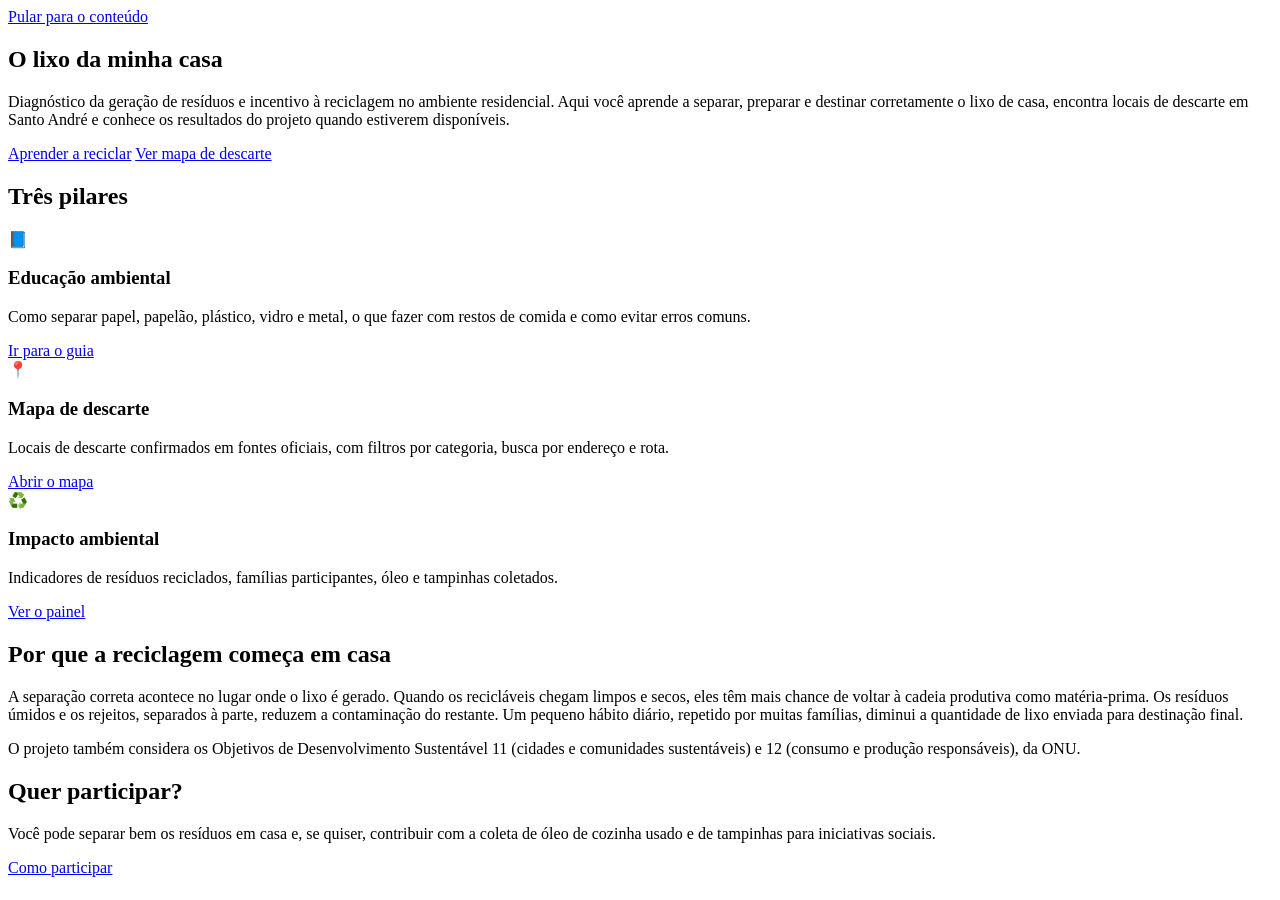
==== index.html @ c44e5894 "primeira versão o lixo da minha cas" ====
<!doctype html>
<html lang="pt-BR">
<head>
  <meta charset="utf-8">
  <meta name="viewport" content="width=device-width, initial-scale=1">
  <meta name="description" content="Portal de educação ambiental sobre separação, reciclagem e descarte correto de resíduos em casa, em Santo André (SP).">
  <title>O Lixo da Minha Casa</title>
  <link rel="stylesheet" href="css/style.css">
</head>
<body data-page="inicio">
  <a class="skip" href="#conteudo">Pular para o conteúdo</a>
  <div id="site-header"></div>

  <main id="conteudo">
    <div class="container">
      <section class="hero" aria-labelledby="titulo">
        <h1 id="titulo">O lixo da minha casa</h1>
        <p>Diagnóstico da geração de resíduos e incentivo à reciclagem no ambiente residencial. Aqui você aprende a separar, preparar e destinar corretamente o lixo de casa, encontra locais de descarte em Santo André e conhece os resultados do projeto quando estiverem disponíveis.</p>
        <div class="acoes">
          <a class="botao" href="guia.html">Aprender a reciclar</a>
          <a class="botao secundario" href="mapa.html">Ver mapa de descarte</a>
        </div>
      </section>

      <h2>Três pilares</h2>
      <div class="grade">
        <article class="cartao">
          <span class="icone" aria-hidden="true">📘</span>
          <h3>Educação ambiental</h3>
          <p>Como separar papel, papelão, plástico, vidro e metal, o que fazer com restos de comida e como evitar erros comuns.</p>
          <a href="guia.html">Ir para o guia</a>
        </article>
        <article class="cartao">
          <span class="icone" aria-hidden="true">📍</span>
          <h3>Mapa de descarte</h3>
          <p>Locais de descarte confirmados em fontes oficiais, com filtros por categoria, busca por endereço e rota.</p>
          <a href="mapa.html">Abrir o mapa</a>
        </article>
        <article class="cartao">
          <span class="icone" aria-hidden="true">♻️</span>
          <h3>Impacto ambiental</h3>
          <p>Indicadores de resíduos reciclados, famílias participantes, óleo e tampinhas coletados.</p>
          <a href="impacto.html">Ver o painel</a>
        </article>
      </div>

      <h2>Por que a reciclagem começa em casa</h2>
      <p>A separação correta acontece no lugar onde o lixo é gerado. Quando os recicláveis chegam limpos e secos, eles têm mais chance de voltar à cadeia produtiva como matéria-prima. Os resíduos úmidos e os rejeitos, separados à parte, reduzem a contaminação do restante. Um pequeno hábito diário, repetido por muitas famílias, diminui a quantidade de lixo enviada para destinação final.</p>
      <p>O projeto também considera os Objetivos de Desenvolvimento Sustentável 11 (cidades e comunidades sustentáveis) e 12 (consumo e produção responsáveis), da ONU.</p>

      <section class="destaque" aria-labelledby="campanha">
        <h2 id="campanha">Quer participar?</h2>
        <p>Você pode separar bem os resíduos em casa e, se quiser, contribuir com a coleta de óleo de cozinha usado e de tampinhas para iniciativas sociais.</p>
        <a class="botao" href="participe.html">Como participar</a>
      </section>
    </div>
  </main>

  <div id="site-footer"></div>
  <script src="js/main.js" defer></script>
</body>
</html>
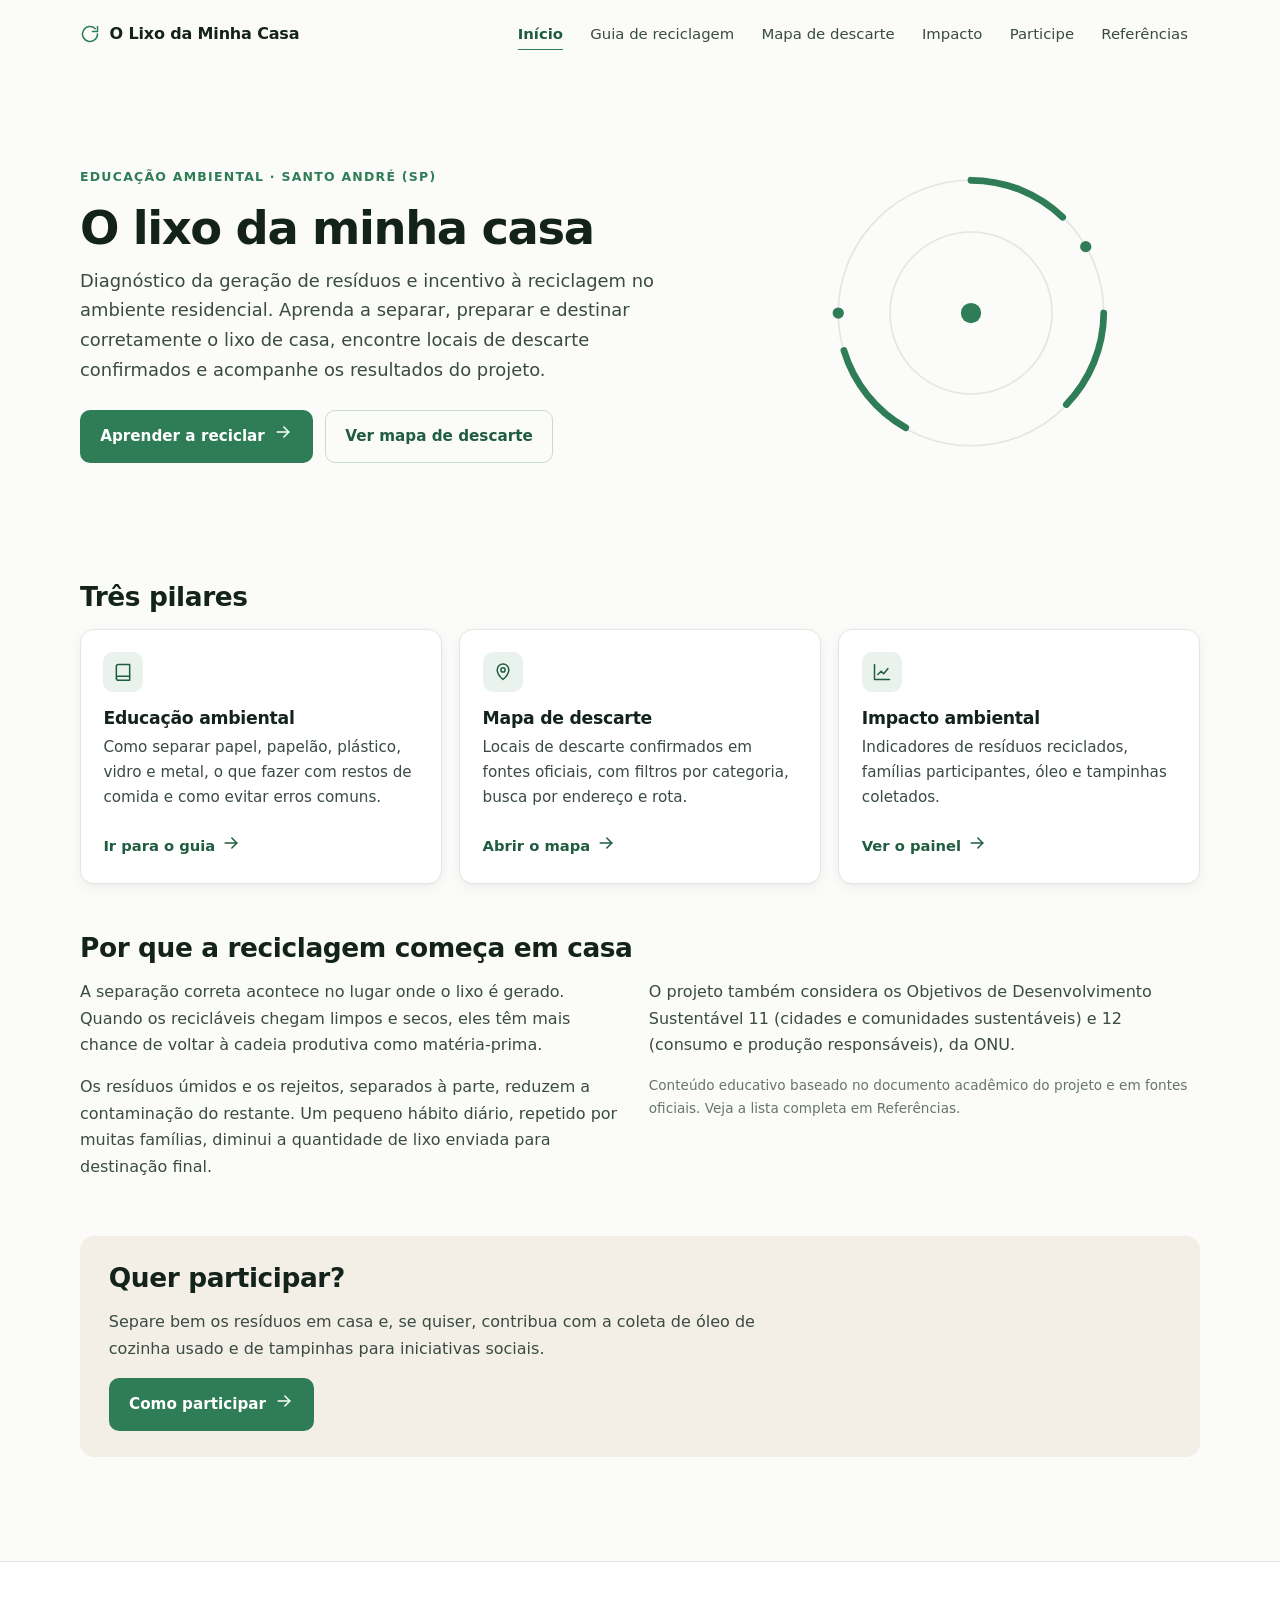
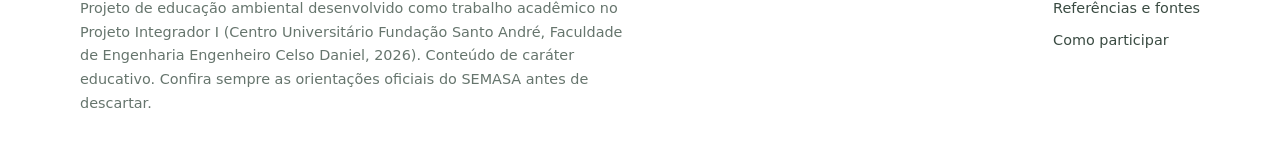
==== commit 7a77b91b: "Add files via upload site versão 2" ====
--- a/index.html
+++ b/index.html
@@ -5,7 +5,7 @@
   <meta name="viewport" content="width=device-width, initial-scale=1">
   <meta name="description" content="Portal de educação ambiental sobre separação, reciclagem e descarte correto de resíduos em casa, em Santo André (SP).">
   <title>O Lixo da Minha Casa</title>
-  <link rel="stylesheet" href="css/style.css">
+  <link rel="stylesheet" href="style.css">
 </head>
 <body data-page="inicio">
   <a class="skip" href="#conteudo">Pular para o conteúdo</a>
@@ -14,49 +14,75 @@
   <main id="conteudo">
     <div class="container">
       <section class="hero" aria-labelledby="titulo">
-        <h1 id="titulo">O lixo da minha casa</h1>
-        <p>Diagnóstico da geração de resíduos e incentivo à reciclagem no ambiente residencial. Aqui você aprende a separar, preparar e destinar corretamente o lixo de casa, encontra locais de descarte em Santo André e conhece os resultados do projeto quando estiverem disponíveis.</p>
-        <div class="acoes">
-          <a class="botao" href="guia.html">Aprender a reciclar</a>
-          <a class="botao secundario" href="mapa.html">Ver mapa de descarte</a>
+        <div class="texto">
+          <span class="kicker">Educação ambiental · Santo André (SP)</span>
+          <h1 id="titulo">O lixo da minha casa</h1>
+          <p class="lead">Diagnóstico da geração de resíduos e incentivo à reciclagem no ambiente residencial. Aprenda a separar, preparar e destinar corretamente o lixo de casa, encontre locais de descarte confirmados e acompanhe os resultados do projeto.</p>
+          <div class="acoes">
+            <a class="botao" href="guia.html">Aprender a reciclar <span data-icone="seta"></span></a>
+            <a class="botao secundario" href="mapa.html">Ver mapa de descarte</a>
+          </div>
+        </div>
+
+        <div class="ilustracao" aria-hidden="true">
+          <svg viewBox="0 0 320 320" role="img">
+            <circle class="anel" cx="160" cy="160" r="118"/>
+            <circle class="anel" cx="160" cy="160" r="72"/>
+            <g class="nucleo">
+              <path class="seta" d="M160 42 A118 118 0 0 1 262 101"/>
+              <path class="seta" d="M278 160 A118 118 0 0 1 218 262"/>
+              <path class="seta" d="M102 262 A118 118 0 0 1 42 160"/>
+            </g>
+            <circle class="ponto" cx="160" cy="160" r="9"/>
+            <circle class="ponto" cx="262" cy="101" r="5"/>
+            <circle class="ponto" cx="42" cy="160" r="5"/>
+          </svg>
         </div>
       </section>
 
       <h2>Três pilares</h2>
       <div class="grade">
         <article class="cartao">
-          <span class="icone" aria-hidden="true">📘</span>
+          <span class="selo" data-icone="livro"></span>
           <h3>Educação ambiental</h3>
           <p>Como separar papel, papelão, plástico, vidro e metal, o que fazer com restos de comida e como evitar erros comuns.</p>
-          <a href="guia.html">Ir para o guia</a>
+          <a class="vejamais" href="guia.html">Ir para o guia <span data-icone="seta"></span></a>
         </article>
         <article class="cartao">
-          <span class="icone" aria-hidden="true">📍</span>
+          <span class="selo" data-icone="pin"></span>
           <h3>Mapa de descarte</h3>
           <p>Locais de descarte confirmados em fontes oficiais, com filtros por categoria, busca por endereço e rota.</p>
-          <a href="mapa.html">Abrir o mapa</a>
+          <a class="vejamais" href="mapa.html">Abrir o mapa <span data-icone="seta"></span></a>
         </article>
         <article class="cartao">
-          <span class="icone" aria-hidden="true">♻️</span>
+          <span class="selo" data-icone="grafico"></span>
           <h3>Impacto ambiental</h3>
           <p>Indicadores de resíduos reciclados, famílias participantes, óleo e tampinhas coletados.</p>
-          <a href="impacto.html">Ver o painel</a>
+          <a class="vejamais" href="impacto.html">Ver o painel <span data-icone="seta"></span></a>
         </article>
       </div>
 
       <h2>Por que a reciclagem começa em casa</h2>
-      <p>A separação correta acontece no lugar onde o lixo é gerado. Quando os recicláveis chegam limpos e secos, eles têm mais chance de voltar à cadeia produtiva como matéria-prima. Os resíduos úmidos e os rejeitos, separados à parte, reduzem a contaminação do restante. Um pequeno hábito diário, repetido por muitas famílias, diminui a quantidade de lixo enviada para destinação final.</p>
-      <p>O projeto também considera os Objetivos de Desenvolvimento Sustentável 11 (cidades e comunidades sustentáveis) e 12 (consumo e produção responsáveis), da ONU.</p>
+      <div class="grade" style="grid-template-columns: 1fr 1fr;">
+        <div>
+          <p>A separação correta acontece no lugar onde o lixo é gerado. Quando os recicláveis chegam limpos e secos, eles têm mais chance de voltar à cadeia produtiva como matéria-prima.</p>
+          <p>Os resíduos úmidos e os rejeitos, separados à parte, reduzem a contaminação do restante. Um pequeno hábito diário, repetido por muitas famílias, diminui a quantidade de lixo enviada para destinação final.</p>
+        </div>
+        <div>
+          <p>O projeto também considera os Objetivos de Desenvolvimento Sustentável 11 (cidades e comunidades sustentáveis) e 12 (consumo e produção responsáveis), da ONU.</p>
+          <p class="fonte">Conteúdo educativo baseado no documento acadêmico do projeto e em fontes oficiais. Veja a lista completa em Referências.</p>
+        </div>
+      </div>
 
       <section class="destaque" aria-labelledby="campanha">
         <h2 id="campanha">Quer participar?</h2>
-        <p>Você pode separar bem os resíduos em casa e, se quiser, contribuir com a coleta de óleo de cozinha usado e de tampinhas para iniciativas sociais.</p>
-        <a class="botao" href="participe.html">Como participar</a>
+        <p>Separe bem os resíduos em casa e, se quiser, contribua com a coleta de óleo de cozinha usado e de tampinhas para iniciativas sociais.</p>
+        <a class="botao" href="participe.html">Como participar <span data-icone="seta"></span></a>
       </section>
     </div>
   </main>
 
   <div id="site-footer"></div>
-  <script src="js/main.js" defer></script>
+  <script src="main.js" defer></script>
 </body>
 </html>
--- a/style.css
+++ b/style.css
@@ -0,0 +1,538 @@
+/* O Lixo da Minha Casa - estilos globais */
+
+:root {
+  --ink: #13231b;
+  --ink-2: #3a4b42;
+  --muted: #66756d;
+  --line: #e2e7e3;
+  --bg: #fbfbf9;
+  --surface: #ffffff;
+  --accent: #2f7d57;
+  --accent-ink: #1f5c40;
+  --accent-soft: #e9f2ec;
+  --sand: #f3efe7;
+  --warn: #8a5a1a;
+  --warn-bg: #fbf3e7;
+  --radius: 14px;
+  --radius-sm: 9px;
+  --shadow: 0 1px 2px rgba(19, 35, 27, 0.04), 0 4px 14px rgba(19, 35, 27, 0.05);
+  --shadow-hover: 0 2px 4px rgba(19, 35, 27, 0.05), 0 12px 28px rgba(19, 35, 27, 0.09);
+  --ease: cubic-bezier(0.2, 0.7, 0.2, 1);
+  --font: "Inter", system-ui, -apple-system, "Segoe UI", Roboto, Helvetica, Arial, sans-serif;
+}
+
+* { box-sizing: border-box; }
+
+html { scroll-behavior: smooth; -webkit-text-size-adjust: 100%; }
+
+body {
+  margin: 0;
+  font-family: var(--font);
+  color: var(--ink-2);
+  background: var(--bg);
+  font-size: 16px;
+  line-height: 1.65;
+  -webkit-font-smoothing: antialiased;
+  animation: pagina-entra 0.5s var(--ease) both;
+}
+
+img, svg { max-width: 100%; }
+
+a { color: var(--accent-ink); text-decoration-thickness: 1px; text-underline-offset: 3px; }
+a:hover { color: var(--ink); }
+
+:focus-visible {
+  outline: 2px solid var(--accent);
+  outline-offset: 3px;
+  border-radius: 4px;
+}
+
+.icone {
+  width: 20px;
+  height: 20px;
+  flex: none;
+  fill: none;
+  stroke: currentColor;
+  stroke-width: 1.8;
+  stroke-linecap: round;
+  stroke-linejoin: round;
+}
+.icone.pequeno { width: 16px; height: 16px; }
+
+.skip {
+  position: absolute;
+  left: -999px;
+  top: 0;
+  background: var(--ink);
+  color: #fff;
+  padding: 0.5rem 1rem;
+  z-index: 100;
+}
+.skip:focus { left: 1rem; top: 1rem; }
+
+.container { width: min(1120px, 92%); margin: 0 auto; }
+
+main { min-height: 70vh; padding: 3rem 0 4rem; }
+
+h1, h2, h3, h4 {
+  color: var(--ink);
+  line-height: 1.2;
+  letter-spacing: -0.015em;
+  font-weight: 650;
+}
+h1 { font-size: clamp(2rem, 4.2vw, 2.9rem); margin: 0 0 0.6rem; letter-spacing: -0.03em; }
+h2 { font-size: clamp(1.35rem, 2.6vw, 1.65rem); margin: 3rem 0 1rem; }
+h3 { font-size: 1.08rem; margin: 0 0 0.4rem; }
+h4 { font-size: 0.8rem; margin: 1rem 0 0.3rem; color: var(--muted); text-transform: uppercase; letter-spacing: 0.06em; font-weight: 600; }
+
+p { margin: 0 0 1rem; max-width: 70ch; }
+
+.lead { font-size: 1.12rem; color: var(--ink-2); max-width: 62ch; }
+
+.kicker {
+  display: inline-block;
+  font-size: 0.78rem;
+  font-weight: 600;
+  letter-spacing: 0.1em;
+  text-transform: uppercase;
+  color: var(--accent);
+  margin-bottom: 0.8rem;
+}
+
+/* Cabeçalho */
+.cabecalho {
+  background: rgba(251, 251, 249, 0.86);
+  backdrop-filter: saturate(1.4) blur(10px);
+  -webkit-backdrop-filter: saturate(1.4) blur(10px);
+  position: sticky;
+  top: 0;
+  z-index: 50;
+  border-bottom: 1px solid transparent;
+  transition: border-color 0.3s var(--ease), box-shadow 0.3s var(--ease);
+}
+.cabecalho.rolado { border-bottom-color: var(--line); box-shadow: 0 6px 18px rgba(19, 35, 27, 0.04); }
+.cabecalho .barra {
+  position: relative;
+  display: flex;
+  align-items: center;
+  justify-content: space-between;
+  min-height: 68px;
+  gap: 1rem;
+}
+.marca {
+  display: inline-flex;
+  align-items: center;
+  gap: 0.6rem;
+  color: var(--ink);
+  text-decoration: none;
+  font-weight: 650;
+  font-size: 1rem;
+  letter-spacing: -0.01em;
+}
+.marca:hover { color: var(--accent-ink); }
+.marca svg { color: var(--accent); }
+.marca svg .arco { transition: transform 0.9s var(--ease); transform-origin: 12px 12px; }
+.marca:hover svg .arco { transform: rotate(120deg); }
+
+.menu { display: flex; gap: 0.2rem; flex-wrap: wrap; }
+.menu a {
+  position: relative;
+  color: var(--ink-2);
+  text-decoration: none;
+  font-size: 0.93rem;
+  padding: 0.5rem 0.75rem;
+  border-radius: 8px;
+  transition: color 0.2s var(--ease);
+}
+.menu a::after {
+  content: "";
+  position: absolute;
+  left: 0.75rem;
+  right: 0.75rem;
+  bottom: 0.25rem;
+  height: 1.5px;
+  background: var(--accent);
+  transform: scaleX(0);
+  transform-origin: left;
+  transition: transform 0.35s var(--ease);
+}
+.menu a:hover { color: var(--ink); }
+.menu a:hover::after { transform: scaleX(1); }
+.menu a[aria-current="page"] { color: var(--accent-ink); font-weight: 600; }
+.menu a[aria-current="page"]::after { transform: scaleX(1); }
+
+.menu-toggle {
+  display: none;
+  align-items: center;
+  justify-content: center;
+  background: transparent;
+  color: var(--ink);
+  border: 1px solid var(--line);
+  border-radius: 10px;
+  width: 42px;
+  height: 42px;
+  cursor: pointer;
+  transition: background 0.2s var(--ease), transform 0.2s var(--ease);
+}
+.menu-toggle:active { transform: scale(0.96); }
+.menu-toggle .icone { transition: transform 0.35s var(--ease); }
+.menu-toggle[aria-expanded="true"] .icone { transform: rotate(90deg); }
+
+.progresso {
+  position: absolute;
+  left: 0;
+  bottom: -1px;
+  height: 2px;
+  width: 100%;
+  background: var(--accent);
+  transform-origin: left;
+  transform: scaleX(0);
+}
+
+@media (max-width: 800px) {
+  .menu-toggle { display: inline-flex; }
+  .menu {
+    position: absolute;
+    left: 0;
+    right: 0;
+    top: 100%;
+    background: var(--bg);
+    flex-direction: column;
+    gap: 0;
+    padding: 0 4%;
+    border-bottom: 1px solid var(--line);
+    max-height: 0;
+    overflow: hidden;
+    transition: max-height 0.45s var(--ease), padding 0.45s var(--ease);
+  }
+  .menu.aberto { max-height: 420px; padding: 0.5rem 4% 1rem; }
+  .menu a { padding: 0.8rem 0.5rem; border-bottom: 1px solid var(--line); border-radius: 0; }
+  .menu a::after { display: none; }
+}
+
+/* Botões */
+.botao {
+  display: inline-flex;
+  align-items: center;
+  gap: 0.5rem;
+  background: var(--accent);
+  color: #fff;
+  padding: 0.72rem 1.2rem;
+  border-radius: 10px;
+  text-decoration: none;
+  font: inherit;
+  font-size: 0.95rem;
+  font-weight: 600;
+  border: 1px solid transparent;
+  cursor: pointer;
+  transition: background 0.2s var(--ease), transform 0.15s var(--ease), box-shadow 0.25s var(--ease);
+}
+.botao .icone { transition: transform 0.3s var(--ease); }
+.botao:hover { background: var(--accent-ink); color: #fff; box-shadow: 0 6px 16px rgba(31, 92, 64, 0.22); }
+.botao:hover .icone { transform: translateX(3px); }
+.botao:active { transform: scale(0.98); }
+.botao.secundario { background: transparent; color: var(--accent-ink); border-color: #c9d9cf; }
+.botao.secundario:hover { background: var(--accent-soft); color: var(--ink); box-shadow: none; }
+
+/* Hero */
+.hero {
+  display: grid;
+  grid-template-columns: 1.15fr 0.85fr;
+  gap: 2.5rem;
+  align-items: center;
+  padding: 1rem 0 2.5rem;
+}
+.hero .texto > * { animation: sobe 0.7s var(--ease) both; }
+.hero .texto > *:nth-child(1) { animation-delay: 0.05s; }
+.hero .texto > *:nth-child(2) { animation-delay: 0.12s; }
+.hero .texto > *:nth-child(3) { animation-delay: 0.2s; }
+.hero .texto > *:nth-child(4) { animation-delay: 0.28s; }
+.hero .acoes { display: flex; gap: 0.75rem; flex-wrap: wrap; margin-top: 1.6rem; }
+
+.ilustracao { display: flex; justify-content: center; }
+.ilustracao svg { width: min(360px, 100%); height: auto; }
+.ilustracao .seta {
+  stroke: var(--accent);
+  stroke-width: 6;
+  fill: none;
+  stroke-linecap: round;
+  stroke-dasharray: 90 400;
+  animation: percorre 9s linear infinite;
+}
+.ilustracao .seta:nth-of-type(2) { animation-delay: -3s; }
+.ilustracao .seta:nth-of-type(3) { animation-delay: -6s; }
+.ilustracao .nucleo { animation: respira 4s ease-in-out infinite; transform-origin: 160px 160px; }
+.ilustracao .anel { stroke: var(--line); stroke-width: 1.5; fill: none; }
+.ilustracao .ponto { fill: var(--accent); animation: pisca 4s ease-in-out infinite; }
+.ilustracao .ponto:nth-of-type(2) { animation-delay: 1.3s; }
+.ilustracao .ponto:nth-of-type(3) { animation-delay: 2.6s; }
+
+@media (max-width: 860px) {
+  .hero { grid-template-columns: 1fr; }
+  .ilustracao { order: -1; }
+  .ilustracao svg { width: min(240px, 70%); }
+}
+
+/* Cartões e grades */
+.grade {
+  display: grid;
+  gap: 1.1rem;
+  grid-template-columns: repeat(auto-fit, minmax(250px, 1fr));
+}
+
+.cartao {
+  position: relative;
+  background: var(--surface);
+  border: 1px solid var(--line);
+  border-radius: var(--radius);
+  padding: 1.4rem;
+  box-shadow: var(--shadow);
+  transition: transform 0.35s var(--ease), box-shadow 0.35s var(--ease), border-color 0.35s var(--ease);
+}
+.cartao:hover { transform: translateY(-3px); box-shadow: var(--shadow-hover); border-color: #cfdcd3; }
+.cartao .selo {
+  width: 40px;
+  height: 40px;
+  border-radius: 10px;
+  background: var(--accent-soft);
+  color: var(--accent-ink);
+  display: grid;
+  place-items: center;
+  margin-bottom: 1rem;
+  transition: transform 0.35s var(--ease), background 0.35s var(--ease);
+}
+.cartao:hover .selo { transform: scale(1.06); background: #dcebe2; }
+.cartao p { font-size: 0.95rem; }
+.cartao ul, .cartao ol { padding-left: 1.1rem; margin: 0.3rem 0; font-size: 0.95rem; }
+.cartao li + li { margin-top: 0.25rem; }
+.cartao .vejamais {
+  display: inline-flex;
+  align-items: center;
+  gap: 0.35rem;
+  font-size: 0.92rem;
+  font-weight: 600;
+  text-decoration: none;
+  color: var(--accent-ink);
+  margin-top: 0.4rem;
+}
+.cartao .vejamais .icone { transition: transform 0.3s var(--ease); }
+.cartao:hover .vejamais .icone { transform: translateX(4px); }
+
+.destaque {
+  background: var(--sand);
+  border-radius: var(--radius);
+  padding: 1.6rem 1.8rem;
+  margin: 2.5rem 0;
+}
+.destaque h2 { margin-top: 0; }
+
+.aviso {
+  display: flex;
+  gap: 0.6rem;
+  align-items: flex-start;
+  background: var(--warn-bg);
+  color: var(--warn);
+  padding: 0.75rem 0.95rem;
+  border-radius: var(--radius-sm);
+  margin: 0.7rem 0;
+  font-size: 0.93rem;
+}
+.aviso .icone { margin-top: 2px; }
+
+.vazio {
+  display: flex;
+  gap: 0.7rem;
+  align-items: center;
+  background: var(--surface);
+  border: 1px dashed #c9d4cc;
+  padding: 1.2rem 1.3rem;
+  border-radius: var(--radius-sm);
+  color: var(--muted);
+  animation: sobe 0.5s var(--ease) both;
+}
+
+.erro {
+  display: flex;
+  gap: 0.6rem;
+  align-items: flex-start;
+  background: #fbeceb;
+  color: #8b2b22;
+  padding: 1rem 1.1rem;
+  border-radius: var(--radius-sm);
+}
+
+.fonte { font-size: 0.85rem; color: var(--muted); }
+
+.tag {
+  display: inline-flex;
+  align-items: center;
+  gap: 0.35rem;
+  background: var(--accent-soft);
+  color: var(--accent-ink);
+  padding: 0.2rem 0.6rem;
+  border-radius: 999px;
+  font-size: 0.76rem;
+  font-weight: 600;
+  letter-spacing: 0.01em;
+  margin-bottom: 0.6rem;
+}
+.tag.neutra { background: #eef0ee; color: var(--muted); }
+
+/* Controles */
+.controles {
+  display: flex;
+  gap: 0.9rem;
+  flex-wrap: wrap;
+  align-items: end;
+  margin: 1.4rem 0 1.2rem;
+}
+.controles label {
+  display: flex;
+  flex-direction: column;
+  font-weight: 600;
+  font-size: 0.85rem;
+  color: var(--ink-2);
+  gap: 0.4rem;
+}
+.campo {
+  position: relative;
+  display: flex;
+  align-items: center;
+}
+.campo .icone { position: absolute; left: 0.8rem; color: var(--muted); pointer-events: none; }
+.controles input, .controles select {
+  font: inherit;
+  font-size: 0.95rem;
+  font-weight: 400;
+  padding: 0.66rem 0.9rem;
+  border: 1px solid #cdd7d0;
+  border-radius: 10px;
+  min-width: 240px;
+  background: var(--surface);
+  color: var(--ink);
+  transition: border-color 0.2s var(--ease), box-shadow 0.2s var(--ease);
+}
+.campo input { padding-left: 2.4rem; }
+.controles input:focus, .controles select:focus {
+  outline: none;
+  border-color: var(--accent);
+  box-shadow: 0 0 0 4px rgba(47, 125, 87, 0.12);
+}
+
+/* Acordeão do guia */
+details.cartao summary {
+  list-style: none;
+  cursor: pointer;
+  display: flex;
+  justify-content: space-between;
+  align-items: center;
+  gap: 1rem;
+  color: var(--ink);
+  font-weight: 600;
+}
+details.cartao summary::-webkit-details-marker { display: none; }
+details.cartao summary .icone { transition: transform 0.35s var(--ease); color: var(--muted); }
+details.cartao[open] summary .icone { transform: rotate(180deg); }
+details.cartao[open] { box-shadow: var(--shadow-hover); }
+details.cartao .corpo { animation: sobe 0.4s var(--ease) both; margin-top: 0.8rem; color: var(--ink-2); }
+
+/* Mapa */
+.mapa-caixa {
+  position: relative;
+  border-radius: var(--radius);
+  overflow: hidden;
+  border: 1px solid var(--line);
+  box-shadow: var(--shadow);
+  background: var(--surface);
+}
+#mapa-canvas { height: 500px; width: 100%; z-index: 1; animation: esmaece 0.8s var(--ease) both; }
+.legenda-mapa { font-size: 0.86rem; color: var(--muted); }
+.lista-pontos { display: grid; gap: 1rem; grid-template-columns: repeat(auto-fit, minmax(270px, 1fr)); }
+.ponto dl { margin: 0.6rem 0 0.9rem; }
+.ponto dt { font-weight: 600; font-size: 0.8rem; color: var(--muted); margin-top: 0.6rem; text-transform: uppercase; letter-spacing: 0.04em; }
+.ponto dd { margin: 0.1rem 0 0; font-size: 0.93rem; color: var(--ink-2); }
+.ponto .botao { font-size: 0.88rem; padding: 0.55rem 0.9rem; }
+
+/* Impacto */
+.indicador .numero {
+  display: block;
+  font-size: 2.4rem;
+  font-weight: 650;
+  letter-spacing: -0.03em;
+  color: var(--ink);
+  font-variant-numeric: tabular-nums;
+  line-height: 1.1;
+}
+.indicador .unidade { font-size: 0.88rem; color: var(--muted); }
+.indicador .sem-dados { font-size: 1rem; color: var(--muted); font-weight: 500; }
+
+/* Referências */
+.grupo-refs ul { list-style: none; padding: 0; margin: 0; }
+.grupo-refs li { border-top: 1px solid var(--line); padding: 1rem 0; }
+.grupo-refs li:last-child { border-bottom: 1px solid var(--line); }
+.grupo-refs .titulo { font-weight: 600; color: var(--ink); }
+.grupo-refs .instituicao { font-size: 0.9rem; color: var(--muted); }
+.grupo-refs .selo-status { margin-top: 0.4rem; }
+
+/* Skeleton (carregamento) */
+.skeleton {
+  position: relative;
+  overflow: hidden;
+  background: #eef2ef;
+  border-radius: var(--radius);
+  height: 170px;
+}
+.skeleton::after {
+  content: "";
+  position: absolute;
+  inset: 0;
+  background: linear-gradient(90deg, transparent, rgba(255, 255, 255, 0.75), transparent);
+  transform: translateX(-100%);
+  animation: brilho 1.4s ease-in-out infinite;
+}
+
+/* Revelação ao rolar */
+.reveal {
+  opacity: 0;
+  transform: translateY(16px);
+  transition: opacity 0.7s var(--ease), transform 0.7s var(--ease);
+  transition-delay: var(--d, 0ms);
+}
+.reveal.visivel { opacity: 1; transform: none; }
+
+/* Contador numérico */
+.contando { font-variant-numeric: tabular-nums; }
+
+/* Rodapé */
+.rodape {
+  border-top: 1px solid var(--line);
+  padding: 2.2rem 0 2.6rem;
+  color: var(--muted);
+  font-size: 0.9rem;
+  background: var(--surface);
+}
+.rodape .container { display: flex; gap: 2rem; justify-content: space-between; flex-wrap: wrap; }
+.rodape p { max-width: 60ch; margin: 0; }
+.rodape ul { list-style: none; padding: 0; margin: 0; display: flex; flex-direction: column; gap: 0.5rem; }
+.rodape a { color: var(--ink-2); text-decoration: none; }
+.rodape a:hover { color: var(--accent-ink); text-decoration: underline; }
+
+/* Animações */
+@keyframes pagina-entra { from { opacity: 0; } to { opacity: 1; } }
+@keyframes sobe { from { opacity: 0; transform: translateY(12px); } to { opacity: 1; transform: none; } }
+@keyframes esmaece { from { opacity: 0; } to { opacity: 1; } }
+@keyframes brilho { to { transform: translateX(100%); } }
+@keyframes percorre { to { stroke-dashoffset: -490; } }
+@keyframes respira { 0%, 100% { transform: scale(1); } 50% { transform: scale(1.04); } }
+@keyframes pisca { 0%, 100% { opacity: 0.35; } 50% { opacity: 1; } }
+
+@media (prefers-reduced-motion: reduce) {
+  html { scroll-behavior: auto; }
+  *, *::before, *::after {
+    animation-duration: 0.01ms !important;
+    animation-iteration-count: 1 !important;
+    transition-duration: 0.01ms !important;
+    transition-delay: 0ms !important;
+  }
+  .reveal { opacity: 1; transform: none; }
+}
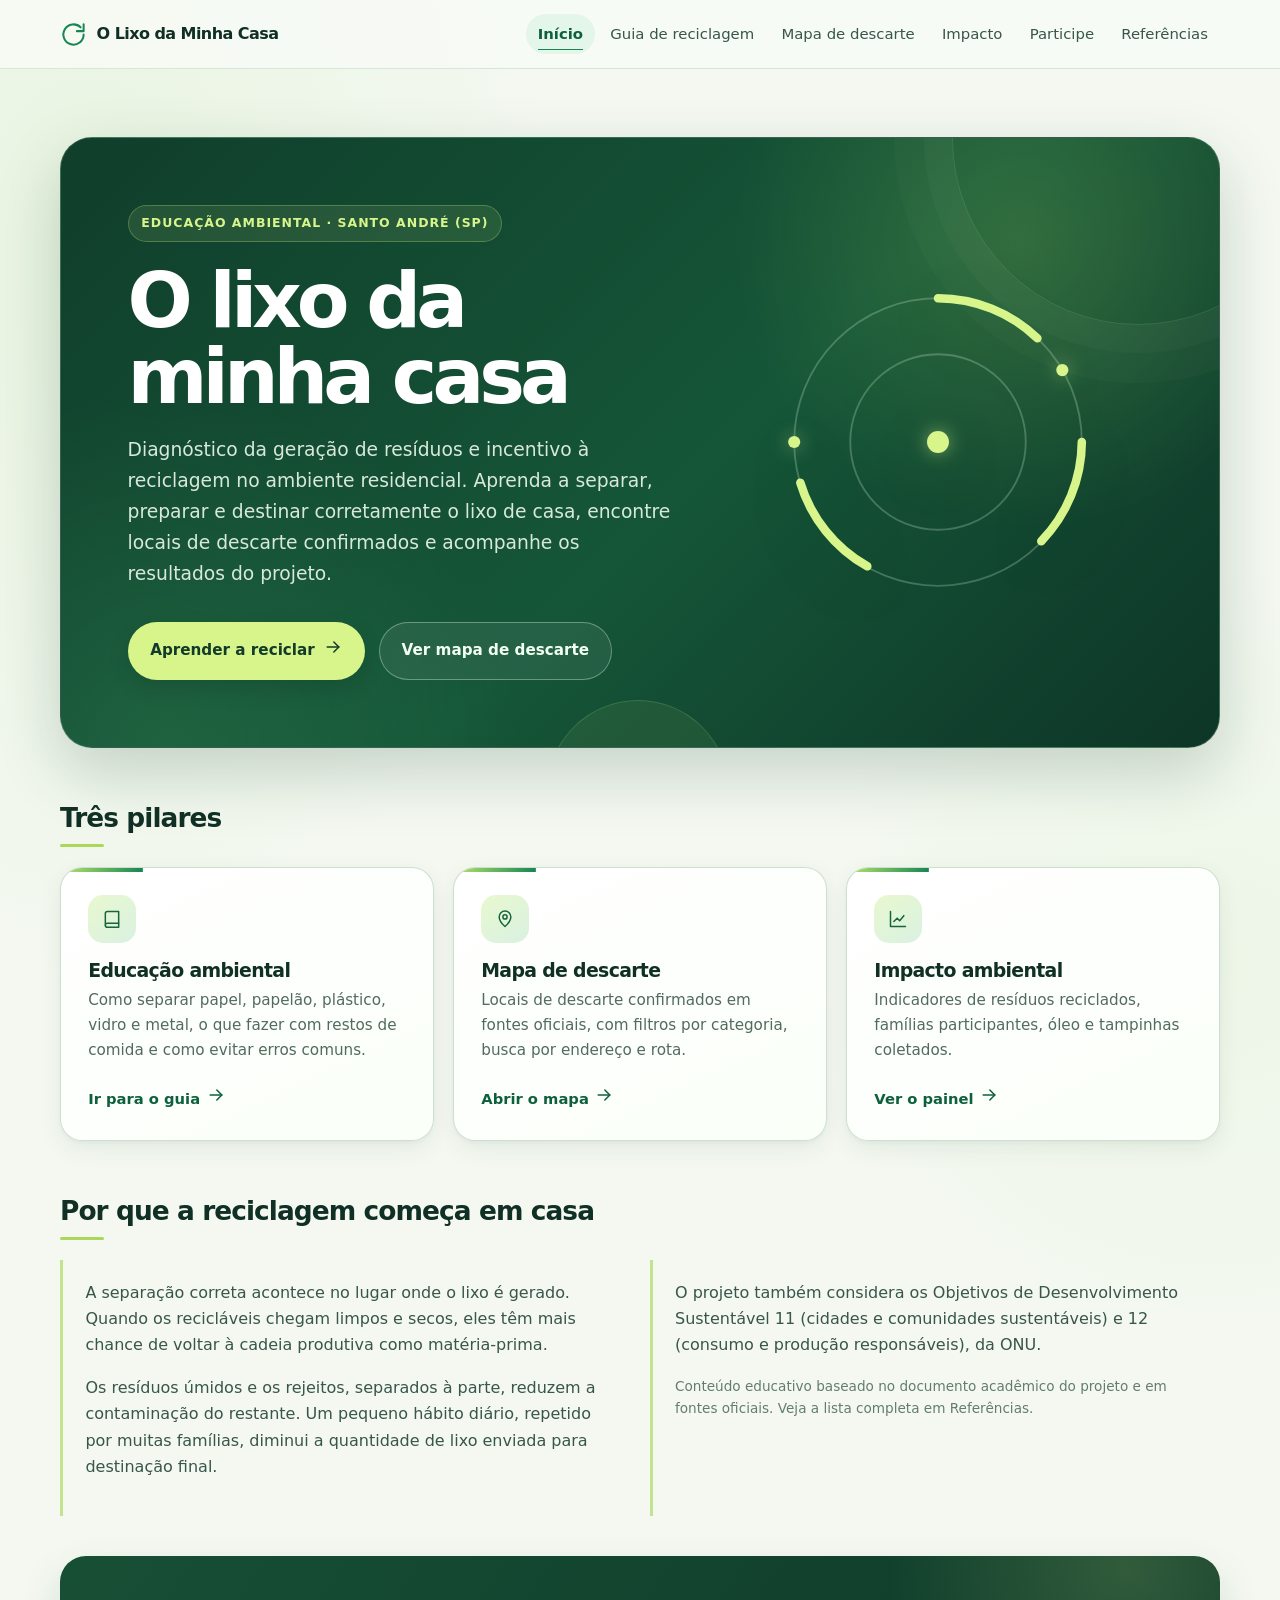
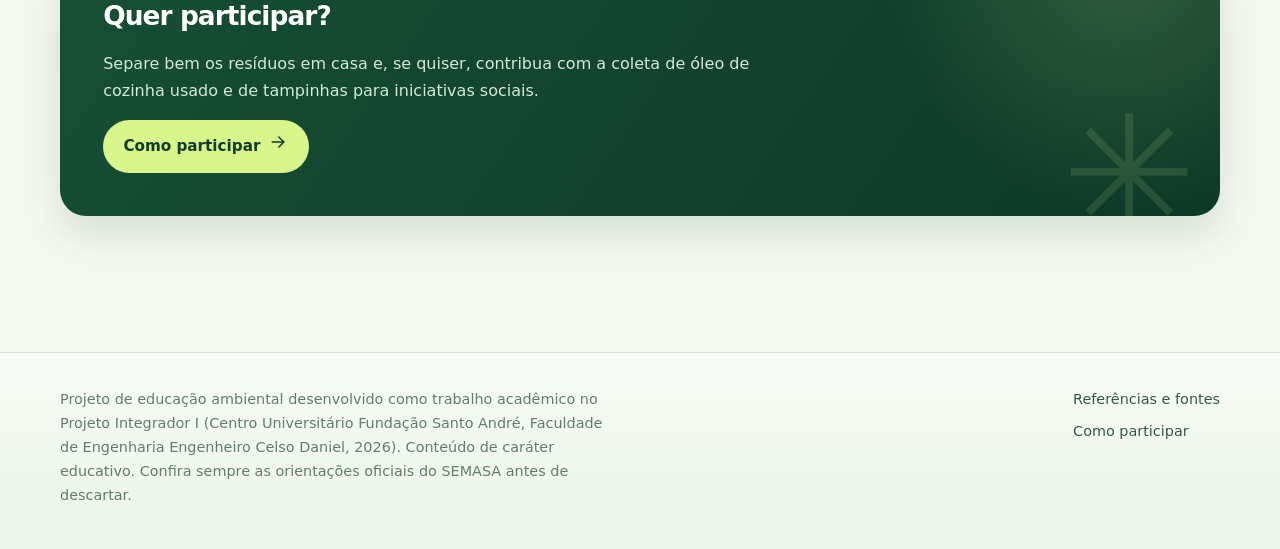
==== commit 9fcd8358: "Versão 3" ====
--- a/index.html
+++ b/index.html
@@ -63,7 +63,7 @@
       </div>
 
       <h2>Por que a reciclagem começa em casa</h2>
-      <div class="grade" style="grid-template-columns: 1fr 1fr;">
+      <div class="grade grade-dupla">
         <div>
           <p>A separação correta acontece no lugar onde o lixo é gerado. Quando os recicláveis chegam limpos e secos, eles têm mais chance de voltar à cadeia produtiva como matéria-prima.</p>
           <p>Os resíduos úmidos e os rejeitos, separados à parte, reduzem a contaminação do restante. Um pequeno hábito diário, repetido por muitas famílias, diminui a quantidade de lixo enviada para destinação final.</p>
--- a/style.css
+++ b/style.css
@@ -536,3 +536,288 @@
   }
   .reveal { opacity: 1; transform: none; }
 }
+
+
+
+/* ===== Identidade visual viva: natureza, movimento e contraste ===== */
+:root {
+  --ink: #102f25;
+  --ink-2: #38564a;
+  --muted: #647c70;
+  --line: #dce9df;
+  --bg: #f4f8f1;
+  --surface: #ffffff;
+  --accent: #168653;
+  --accent-ink: #0d603b;
+  --accent-soft: #e4f5e9;
+  --sand: #eaf5e9;
+  --warn: #825018;
+  --warn-bg: #fff4df;
+  --radius: 20px;
+  --radius-sm: 13px;
+  --shadow: 0 8px 24px rgba(18, 61, 39, .07), 0 2px 5px rgba(18, 61, 39, .04);
+  --shadow-hover: 0 18px 42px rgba(18, 61, 39, .14), 0 5px 12px rgba(18, 61, 39, .06);
+  --ease: cubic-bezier(.2, .75, .25, 1);
+}
+
+body {
+  background:
+    radial-gradient(ellipse at 7% 12%, rgba(192, 231, 169, .22), transparent 29rem),
+    radial-gradient(ellipse at 95% 45%, rgba(211, 239, 194, .20), transparent 26rem),
+    var(--bg);
+}
+
+main { padding-top: clamp(2rem, 5vw, 4.25rem); }
+.container { width: min(1160px, 91.5%); }
+
+.cabecalho {
+  background: rgba(247, 251, 245, .88);
+  border-bottom-color: rgba(199, 220, 203, .65);
+}
+.cabecalho.rolado {
+  box-shadow: 0 8px 26px rgba(14, 58, 35, .09);
+}
+.marca { font-weight: 800; letter-spacing: -.035em; }
+.marca .icone { width: 27px; height: 27px; color: var(--accent); }
+.menu a { border-radius: 999px; }
+.menu a[aria-current="page"] { background: #e4f5e9; }
+.progresso { height: 3px; background: linear-gradient(90deg, #a9dc54, #168653); }
+
+.hero {
+  position: relative;
+  isolation: isolate;
+  overflow: hidden;
+  grid-template-columns: 1.12fr .88fr;
+  gap: clamp(1.5rem, 4vw, 4rem);
+  padding: clamp(2rem, 5.2vw, 4.5rem);
+  margin: .25rem 0 3.4rem;
+  border: 1px solid rgba(255,255,255,.16);
+  border-radius: 32px;
+  color: #eff9ef;
+  background:
+    radial-gradient(circle at 83% 17%, rgba(181, 231, 99, .18), transparent 18rem),
+    radial-gradient(circle at 9% 100%, rgba(62, 157, 99, .25), transparent 22rem),
+    linear-gradient(135deg, #103e2b 0%, #155638 55%, #0e3527 100%);
+  box-shadow: 0 24px 65px rgba(12, 61, 37, .20);
+}
+.hero::before, .hero::after {
+  content: "";
+  position: absolute;
+  z-index: -1;
+  border: 1px solid rgba(220, 255, 199, .13);
+  border-radius: 50%;
+  pointer-events: none;
+}
+.hero::before {
+  width: 370px; height: 370px; right: -105px; top: -185px;
+  box-shadow: 0 0 0 28px rgba(220,255,199,.025), 0 0 0 58px rgba(220,255,199,.02);
+  animation: orbita-suave 18s linear infinite;
+}
+.hero::after {
+  width: 180px; height: 180px; left: 42%; bottom: -135px;
+  background: rgba(185, 228, 111, .08);
+  animation: flutua 7s ease-in-out infinite;
+}
+.hero .texto { position: relative; z-index: 1; }
+.hero .kicker {
+  color: #d8f58c;
+  background: rgba(216,245,140,.10);
+  border: 1px solid rgba(216,245,140,.25);
+  padding: .45rem .8rem;
+  border-radius: 999px;
+  letter-spacing: .08em;
+}
+.hero h1 {
+  max-width: 12ch;
+  color: #fff;
+  font-size: clamp(2.8rem, 6vw, 5rem);
+  line-height: .99;
+  letter-spacing: -.065em;
+  margin: .55rem 0 1.25rem;
+}
+.hero .lead { color: #d8e9dc; font-size: clamp(1.02rem, 1.5vw, 1.17rem); }
+.hero .acoes { margin-top: 2rem; gap: .85rem; }
+.hero .botao {
+  color: #123b29;
+  background: #d8f58c;
+  border-radius: 999px;
+  padding: .9rem 1.35rem;
+  box-shadow: 0 8px 22px rgba(0,0,0,.12);
+}
+.hero .botao:hover { background: #e8ffb0; transform: translateY(-3px); }
+.hero .botao.secundario {
+  color: #f2fff2;
+  background: rgba(255,255,255,.07);
+  border-color: rgba(231,255,230,.35);
+  box-shadow: none;
+}
+.hero .botao.secundario:hover { background: rgba(255,255,255,.15); }
+.ilustracao { position: relative; z-index: 1; animation: flutua 6s ease-in-out infinite; }
+.ilustracao svg { width: min(390px, 100%); filter: drop-shadow(0 15px 30px rgba(0,0,0,.10)); }
+.ilustracao .anel { stroke: rgba(226, 255, 225, .24); }
+.ilustracao .seta { stroke: #d8f58c; stroke-width: 7; }
+.ilustracao .ponto { fill: #d8f58c; filter: drop-shadow(0 0 7px rgba(216,245,140,.5)); }
+
+h1, h2, h3 { letter-spacing: -.035em; }
+body:not([data-page="inicio"]) main .container > h1 {
+  font-size: clamp(2.25rem, 5vw, 3.6rem);
+  max-width: 18ch;
+  margin-bottom: .9rem;
+}
+body:not([data-page="inicio"]) main .container > h1::after {
+  content: "";
+  display: block;
+  width: 76px;
+  height: 5px;
+  border-radius: 99px;
+  margin-top: 1rem;
+  background: linear-gradient(90deg, #a8d957, #168653);
+}
+main .container > p:first-of-type {
+  font-size: 1.08rem;
+  color: #506b5c;
+  max-width: 72ch;
+}
+h2 { margin-top: 3.4rem; margin-bottom: 1.25rem; }
+main h2:not(.destaque h2) {
+  position: relative;
+}
+main h2:not(.destaque h2)::after {
+  content: "";
+  display: block;
+  width: 44px;
+  height: 3px;
+  border-radius: 99px;
+  background: #a9d85b;
+  margin-top: .6rem;
+}
+
+.grade { gap: 1.2rem; }
+.cartao {
+  border-radius: 22px;
+  border-color: rgba(199, 221, 203, .9);
+  background: linear-gradient(155deg, #fff 0%, #fafff8 100%);
+  box-shadow: var(--shadow);
+  padding: clamp(1.25rem, 2.5vw, 1.7rem);
+  overflow: hidden;
+}
+.cartao::before {
+  content: "";
+  position: absolute;
+  top: 0; left: 0; right: 0;
+  height: 4px;
+  background: linear-gradient(90deg, #b7e56b, #168653);
+  transform: scaleX(.22);
+  transform-origin: left;
+  transition: transform .45s var(--ease);
+}
+.cartao:hover::before { transform: scaleX(1); }
+.cartao:hover { transform: translateY(-7px); border-color: #b4d7bd; }
+.cartao .selo {
+  width: 48px; height: 48px; border-radius: 15px;
+  background: linear-gradient(145deg, #e8f8cf, #d9f1e1);
+  color: #17653d;
+}
+.cartao:hover .selo { transform: translateY(-3px) rotate(-4deg) scale(1.07); }
+.cartao h3 { font-size: 1.18rem; }
+.cartao p { color: #526b5d; }
+.vejamais { transition: gap .25s var(--ease); }
+.cartao:hover .vejamais { gap: .65rem; }
+
+.destaque {
+  position: relative;
+  overflow: hidden;
+  border-radius: 26px;
+  padding: clamp(1.6rem, 4vw, 2.7rem);
+  background:
+    radial-gradient(circle at 92% 5%, rgba(216,245,140,.17), transparent 15rem),
+    linear-gradient(125deg, #174f35, #0e3828);
+  color: #e8f5e9;
+  box-shadow: 0 18px 42px rgba(18, 70, 42, .14);
+}
+.destaque::after {
+  content: "✳";
+  position: absolute;
+  right: 1.5rem; bottom: -2.4rem;
+  color: rgba(218, 246, 160, .12);
+  font-size: 10rem;
+  line-height: 1;
+  animation: gira-devagar 30s linear infinite;
+  pointer-events: none;
+}
+.destaque h2, .destaque h3 { color: #fff; }
+.destaque p { color: #d5e9d9; }
+.destaque .botao { position: relative; z-index: 1; background: #d8f58c; color: #123b29; }
+.destaque .botao:hover { background: #e8ffb0; }
+.destaque a:not(.botao) { color: #e2f6b5; }
+
+.aviso, .erro, .vazio { border-radius: 15px; }
+.controles input, .controles select {
+  border-radius: 13px;
+  border-color: #c9ddce;
+  min-height: 46px;
+}
+.controles input:focus, .controles select:focus {
+  border-color: #168653;
+  box-shadow: 0 0 0 4px rgba(22,134,83,.13);
+}
+.botao { border-radius: 999px; }
+.botao:hover { transform: translateY(-2px); }
+
+#mapa-canvas {
+  min-height: 380px;
+  border-radius: 20px;
+}
+.mapa-caixa { border-radius: 22px; }
+.lista-pontos { gap: 1.2rem; }
+.ponto .tag { margin-right: .25rem; }
+.indicador .numero { color: #168653; font-size: clamp(2.3rem, 4vw, 3.2rem); }
+.indicador { min-height: 190px; }
+
+.rodape {
+  margin-top: 2rem;
+  border-top: 1px solid #d5e6d8;
+  background: linear-gradient(180deg, #f7fbf5, #eaf4e8);
+}
+.rodape .container { align-items: flex-start; }
+.rodape a { transition: color .2s ease, transform .2s ease; }
+.rodape a:hover { color: #168653; }
+
+@keyframes flutua {
+  0%, 100% { transform: translateY(0); }
+  50% { transform: translateY(-10px); }
+}
+@keyframes orbita-suave { to { transform: rotate(360deg); } }
+@keyframes gira-devagar { to { transform: rotate(360deg); } }
+
+@media (max-width: 860px) {
+  .hero { grid-template-columns: 1fr; padding: clamp(1.5rem, 5vw, 2.5rem); border-radius: 25px; }
+  .hero h1 { max-width: 13ch; font-size: clamp(2.65rem, 12vw, 4.2rem); }
+  .ilustracao { order: 0; }
+  .ilustracao svg { width: min(240px, 68%); }
+}
+@media (max-width: 600px) {
+  main { padding-top: 1.7rem; }
+  .container { width: min(100% - 28px, 1160px); }
+  .hero { margin-bottom: 2.5rem; gap: 1.1rem; }
+  .hero .acoes { align-items: stretch; flex-direction: column; }
+  .hero .acoes .botao { justify-content: center; }
+  .cartao { border-radius: 18px; }
+  .controles { align-items: stretch; }
+  .controles label, .controles input, .controles select { width: 100%; min-width: 0; }
+  #mapa-canvas { height: 390px; }
+  .rodape .container { gap: 1.2rem; }
+}
+
+.grade-dupla { grid-template-columns: repeat(2, minmax(0, 1fr)); }
+.grade-dupla > div { padding: 1.25rem 1.4rem; border-left: 3px solid #c2e48e; }
+@media (max-width: 700px) { .grade-dupla { grid-template-columns: 1fr; } }
+
+body:not([data-page="inicio"]) main .container > h1 + p {
+  max-width: 78ch;
+  margin: .2rem 0 1.8rem;
+  padding: 1rem 1.25rem;
+  border-left: 4px solid #a9d85b;
+  border-radius: 0 16px 16px 0;
+  background: linear-gradient(100deg, rgba(225,244,219,.82), rgba(255,255,255,.65));
+}
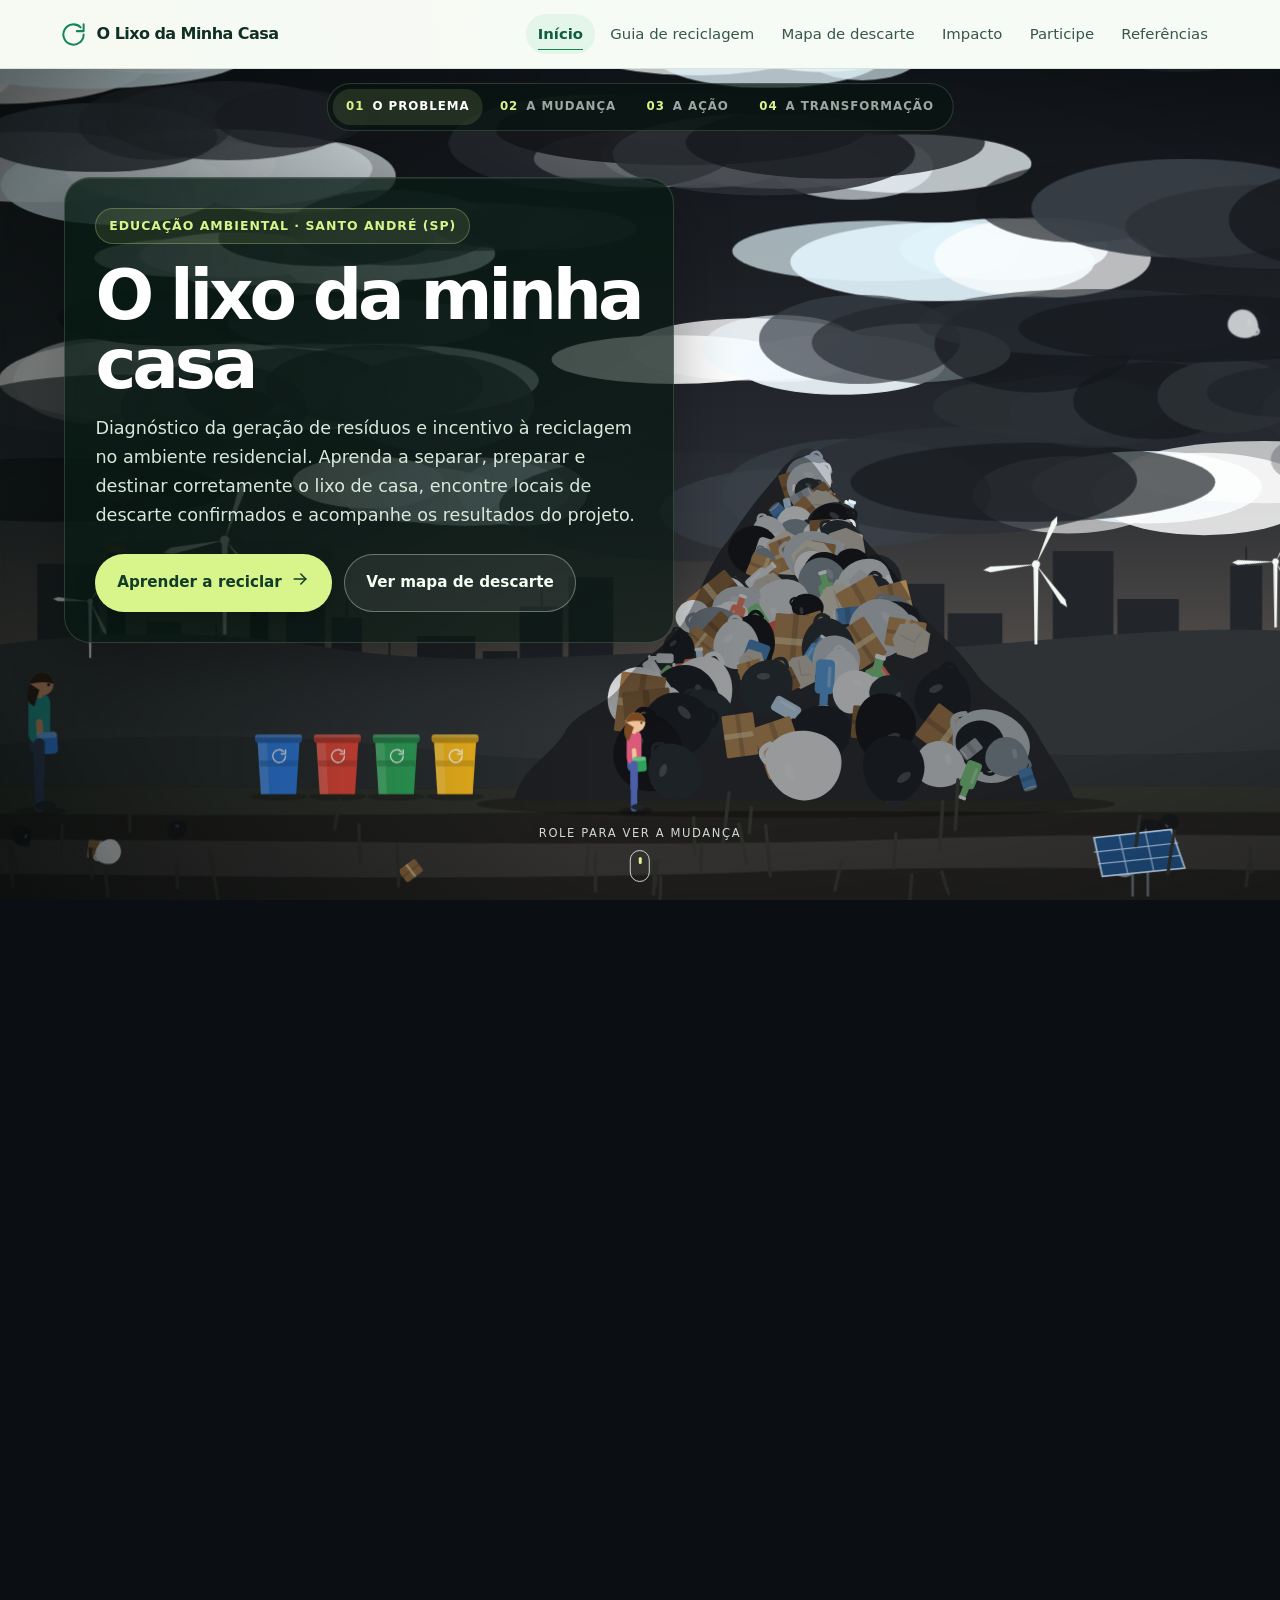
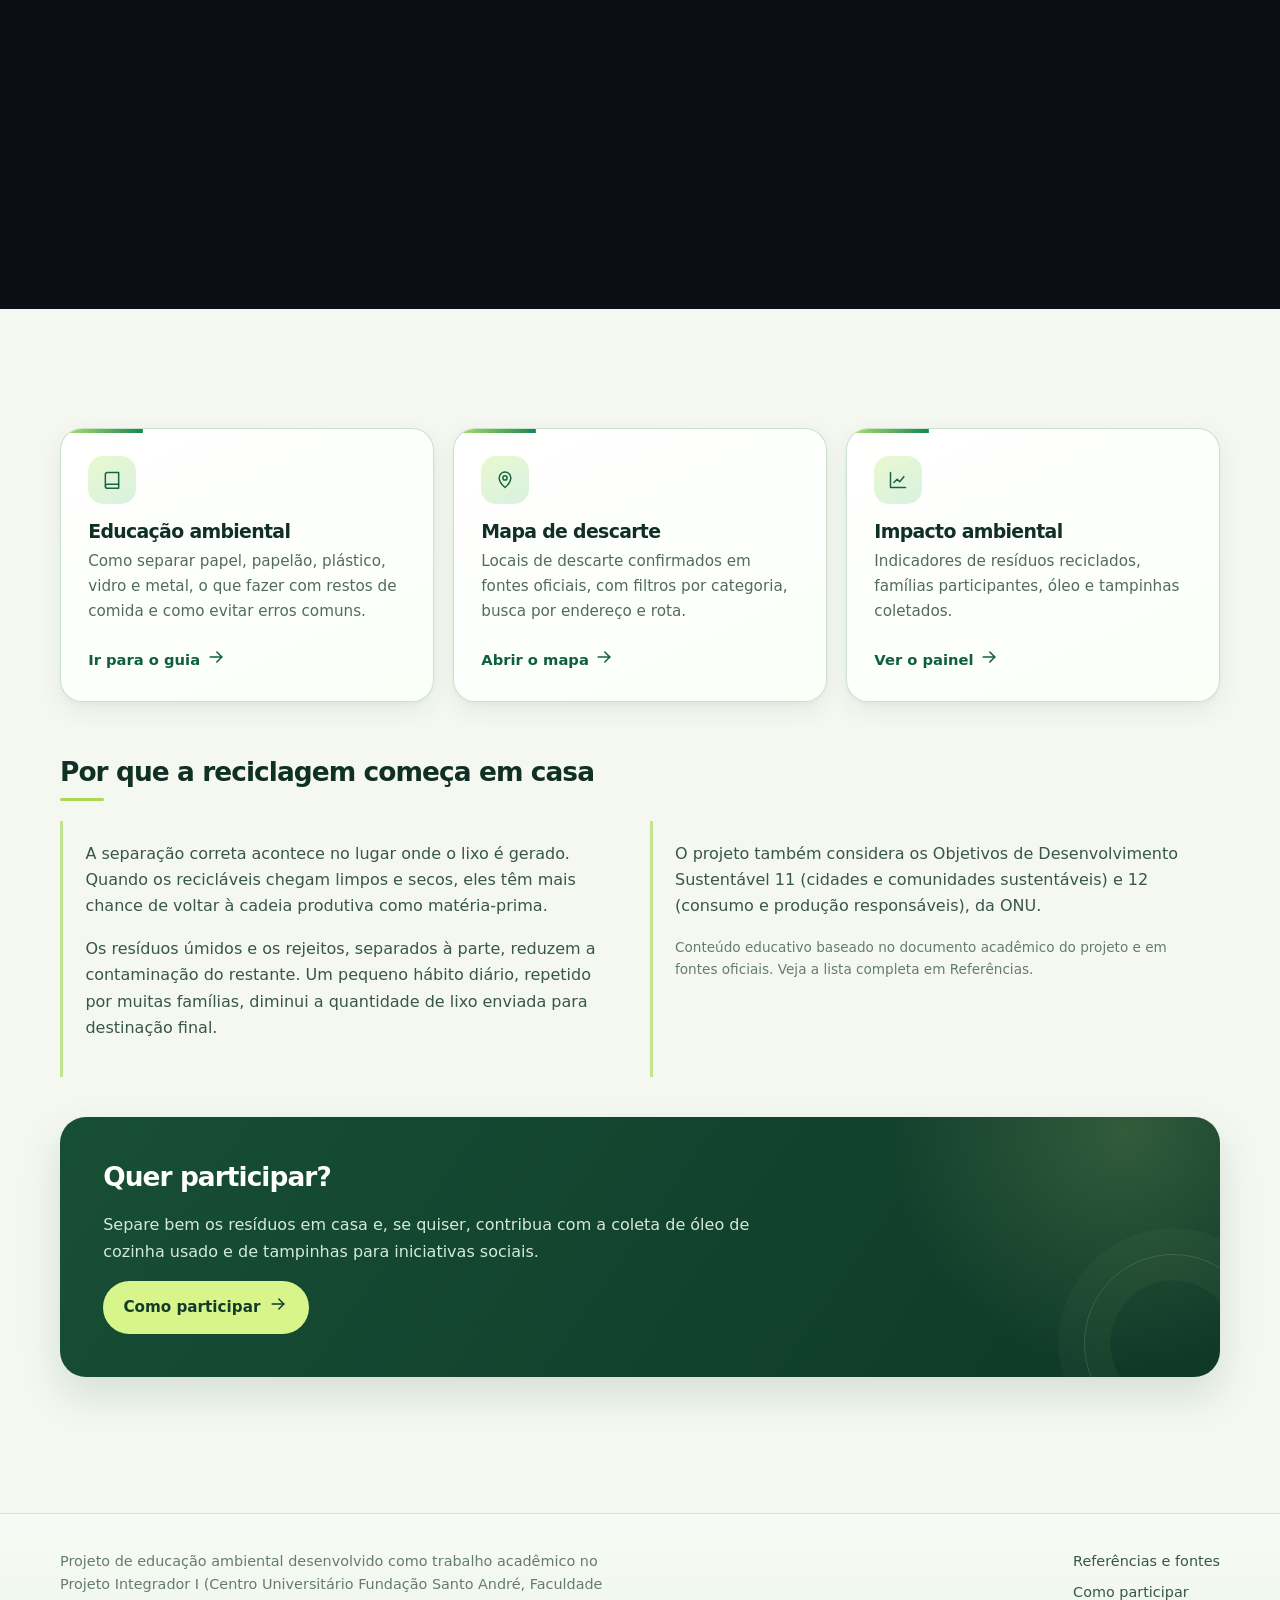
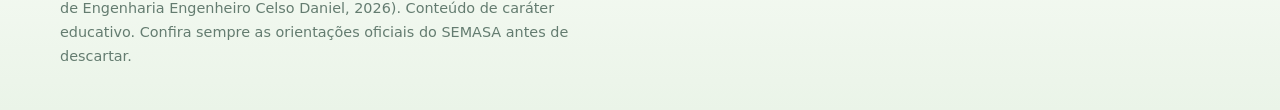
==== commit 1c9ab364: "Versão 4 foi adicionado uma animação no inicio da tela" ====
--- a/index.html
+++ b/index.html
@@ -12,35 +12,162 @@
   <div id="site-header"></div>
 
   <main id="conteudo">
+    <section class="historia" data-historia aria-labelledby="titulo">
+      <p class="sr-only">Animação ilustrada em quatro etapas, controlada pela rolagem: uma grande montanha de lixo sob um céu escuro e poluído; o céu clareia e a mudança começa; famílias recolhem e separam resíduos recicláveis em lixeiras de coleta seletiva; por fim, a montanha diminui e surge um ambiente limpo, iluminado e com vegetação.</p>
+
+      <svg class="defs-cena" width="0" height="0" aria-hidden="true" focusable="false">
+        <defs>
+          <radialGradient id="gSolHalo">
+            <stop offset="0" stop-color="#fff6c8" stop-opacity=".95"/>
+            <stop offset=".35" stop-color="#ffe08a" stop-opacity=".42"/>
+            <stop offset="1" stop-color="#ffd27a" stop-opacity="0"/>
+          </radialGradient>
+          <radialGradient id="gSolNucleo">
+            <stop offset="0" stop-color="#fffbe6"/>
+            <stop offset="1" stop-color="#ffd86b"/>
+          </radialGradient>
+          <linearGradient id="gRaio" gradientUnits="userSpaceOnUse" x1="0" y1="0" x2="0" y2="-1100">
+            <stop offset="0" stop-color="#fff3c4" stop-opacity=".5"/>
+            <stop offset="1" stop-color="#fff3c4" stop-opacity="0"/>
+          </linearGradient>
+          <linearGradient id="gBruma" x1="0" y1="0" x2="0" y2="1">
+            <stop offset="0" stop-color="#f6d6a0" stop-opacity="0"/>
+            <stop offset="1" stop-color="#f6d6a0" stop-opacity=".55"/>
+          </linearGradient>
+          <path id="pilha-sil" d="M650 782 C660 742 690 732 710 702 C725 672 760 672 780 642 C800 612 830 602 850 572 C870 542 880 502 905 472 C925 442 940 422 962 397 C977 374 992 364 1007 382 C1022 402 1037 422 1052 452 C1072 482 1102 502 1122 542 C1142 577 1172 592 1197 627 C1217 657 1252 667 1272 702 C1287 732 1307 752 1317 782Z"/>
+        </defs>
+      </svg>
+
+      <div class="historia-palco">
+        <div class="palco-cena" data-cena>
+          <div class="ceu-fundo" aria-hidden="true"></div>
+          <svg class="cena" viewBox="0 0 1600 900" preserveAspectRatio="xMidYMax slice" aria-hidden="true" focusable="false">
+            <!-- Céu: sol, raios e nuvens -->
+            <g class="sol" transform="translate(1000 330)">
+              <g class="sol-pos">
+                <circle class="sol-halo" r="300" fill="url(#gSolHalo)"/>
+                <g class="raios">
+                  <path d="M0 0L-70 -1100L70 -1100Z" fill="url(#gRaio)"/>
+                  <path d="M0 0L-70 -1100L70 -1100Z" fill="url(#gRaio)" transform="rotate(30)"/>
+                  <path d="M0 0L-70 -1100L70 -1100Z" fill="url(#gRaio)" transform="rotate(60)"/>
+                  <path d="M0 0L-70 -1100L70 -1100Z" fill="url(#gRaio)" transform="rotate(90)"/>
+                  <path d="M0 0L-70 -1100L70 -1100Z" fill="url(#gRaio)" transform="rotate(120)"/>
+                  <path d="M0 0L-70 -1100L70 -1100Z" fill="url(#gRaio)" transform="rotate(150)"/>
+                  <path d="M0 0L-70 -1100L70 -1100Z" fill="url(#gRaio)" transform="rotate(180)"/>
+                  <path d="M0 0L-70 -1100L70 -1100Z" fill="url(#gRaio)" transform="rotate(210)"/>
+                  <path d="M0 0L-70 -1100L70 -1100Z" fill="url(#gRaio)" transform="rotate(240)"/>
+                  <path d="M0 0L-70 -1100L70 -1100Z" fill="url(#gRaio)" transform="rotate(270)"/>
+                  <path d="M0 0L-70 -1100L70 -1100Z" fill="url(#gRaio)" transform="rotate(300)"/>
+                  <path d="M0 0L-70 -1100L70 -1100Z" fill="url(#gRaio)" transform="rotate(330)"/>
+                </g>
+                <circle class="sol-nucleo" r="66" fill="url(#gSolNucleo)"/>
+              </g>
+            </g>
+            <g class="camada" style="--k:-20"><g class="nuvens claras" data-g="nuvens-claras"></g></g>
+            <g class="camada" style="--k:-30"><g class="nuvens escuras" data-g="nuvens-escuras"></g></g>
+
+            <!-- Horizonte: cidade, chaminés e fumaça -->
+            <g class="camada" style="--k:-36">
+              <g class="predios" data-g="predios"></g>
+              <g class="fumaca-g" data-g="fumaca"></g>
+            </g>
+
+            <!-- Colinas, turbinas eólicas e vegetação ao fundo -->
+            <g class="camada" style="--k:-56">
+              <path class="colina c1" d="M-400 690 C-150 600 120 560 360 598 C560 630 700 600 920 604 C1180 610 1340 560 1600 586 C1760 602 1860 640 2000 650 L2000 900 L-400 900Z"/>
+              <g class="turbinas" data-g="turbinas"></g>
+            </g>
+            <g class="camada" style="--k:-84">
+              <path class="colina c2" d="M-400 770 C-120 704 200 690 470 722 C700 750 900 716 1180 726 C1420 735 1640 696 2000 740 L2000 900 L-400 900Z"/>
+              <g data-g="arvores-fundo"></g>
+              <g class="passeantes" data-g="passeantes"></g>
+            </g>
+            <rect class="bruma" x="-400" y="640" width="2400" height="150" fill="url(#gBruma)"/>
+
+            <!-- Chão -->
+            <g class="camada" style="--k:0">
+              <path class="solo" d="M-400 768 C100 758 600 772 1000 766 C1400 760 1800 770 2000 764 L2000 1100 L-400 1100Z"/>
+              <path class="grama-faixa" d="M-400 768 C100 758 600 772 1000 766 C1400 760 1800 770 2000 764 L2000 794 C1500 800 1000 790 600 797 C200 803 -100 794 -400 792Z"/>
+              <path class="trilha-chao" d="M-400 832 C200 820 700 842 1100 828 C1500 814 1800 832 2000 824 L2000 864 C1700 874 1300 852 900 868 C400 882 100 862 -400 870Z"/>
+              <ellipse class="sombra-pilha" cx="985" cy="786" rx="380" ry="16"/>
+            </g>
+
+            <!-- Vegetação lateral -->
+            <g data-g="arvores"></g>
+
+            <!-- Montanha de lixo -->
+            <g class="pilha">
+              <use href="#pilha-sil" class="pilha-corpo"/>
+              <g data-g="pilha-itens"></g>
+              <use href="#pilha-sil" class="pilha-veu"/>
+            </g>
+            <g class="solto" data-g="solto"></g>
+            <g class="voa-g" data-g="voa"></g>
+
+            <!-- Coleta seletiva e personagens -->
+            <g class="lixeiras" data-g="lixeiras"></g>
+            <g data-g="pessoas"></g>
+
+            <!-- Primeiro plano -->
+            <g class="camada" style="--k:130">
+              <g class="painel-solar" transform="translate(1470 826)">
+                <path class="ps-pe" d="M46 40 L46 70 M64 38 L64 70" />
+                <path class="ps-face" d="M0 0 L92 -10 L108 36 L10 46Z"/>
+                <path class="ps-grade" d="M30 -3 L40 42 M61 -7 L71 39 M0 17 L100 6 M5 31 L103 21"/>
+              </g>
+              <g class="grama-g" data-g="grama"></g>
+              <g class="flores-g" data-g="flores"></g>
+            </g>
+            <g class="aves" data-g="aves"></g>
+          </svg>
+          <div class="cena-vinheta" aria-hidden="true"></div>
+        </div>
+
+        <nav class="trilha" aria-label="Etapas da animação">
+          <button type="button" data-ir="0"><b>01</b><span>O problema</span></button>
+          <button type="button" data-ir="1"><b>02</b><span>A mudança</span></button>
+          <button type="button" data-ir="2"><b>03</b><span>A ação</span></button>
+          <button type="button" data-ir="3"><b>04</b><span>A transformação</span></button>
+        </nav>
+
+        <div class="passos">
+          <div class="passo ativo" data-passo="0">
+            <span class="kicker">Educação ambiental · Santo André (SP)</span>
+            <h1 id="titulo">O lixo da minha casa</h1>
+            <p class="lead">Diagnóstico da geração de resíduos e incentivo à reciclagem no ambiente residencial. Aprenda a separar, preparar e destinar corretamente o lixo de casa, encontre locais de descarte confirmados e acompanhe os resultados do projeto.</p>
+            <div class="acoes">
+              <a class="botao" href="guia.html">Aprender a reciclar <span data-icone="seta"></span></a>
+              <a class="botao secundario" href="mapa.html">Ver mapa de descarte</a>
+            </div>
+          </div>
+          <div class="passo" data-passo="1" inert>
+            <span class="kicker">02 · A mudança começa</span>
+            <h2>Tudo começa dentro de casa</h2>
+            <p>A geração de resíduos está ligada ao consumo e ao descarte do dia a dia. Quando a família enxerga o que joga fora, os hábitos começam a mudar e o cenário começa a clarear.</p>
+          </div>
+          <div class="passo" data-passo="2" inert>
+            <span class="kicker">03 · A ação</span>
+            <h2>Separar é o primeiro passo</h2>
+            <p>Recicláveis secos e limpos, orgânicos e rejeitos separados no lugar onde são gerados chegam mais longe na cadeia da reciclagem e voltam a ser matéria-prima.</p>
+          </div>
+          <div class="passo" data-passo="3" inert>
+            <span class="kicker">04 · A transformação</span>
+            <h2>Pequenos hábitos, grande mudança</h2>
+            <p>Repetido por muitas famílias, um gesto diário reduz o lixo enviado para a destinação final e transforma o ambiente ao redor.</p>
+            <div class="acoes">
+              <a class="botao" href="guia.html">Aprender a reciclar <span data-icone="seta"></span></a>
+              <a class="botao secundario" href="mapa.html">Ver mapa de descarte</a>
+            </div>
+          </div>
+        </div>
+
+        <div class="dica-rolar" aria-hidden="true"><span>Role para ver a mudança</span><i></i></div>
+        <a class="historia-pular" href="#pilares">Pular animação</a>
+      </div>
+    </section>
+
     <div class="container">
-      <section class="hero" aria-labelledby="titulo">
-        <div class="texto">
-          <span class="kicker">Educação ambiental · Santo André (SP)</span>
-          <h1 id="titulo">O lixo da minha casa</h1>
-          <p class="lead">Diagnóstico da geração de resíduos e incentivo à reciclagem no ambiente residencial. Aprenda a separar, preparar e destinar corretamente o lixo de casa, encontre locais de descarte confirmados e acompanhe os resultados do projeto.</p>
-          <div class="acoes">
-            <a class="botao" href="guia.html">Aprender a reciclar <span data-icone="seta"></span></a>
-            <a class="botao secundario" href="mapa.html">Ver mapa de descarte</a>
-          </div>
-        </div>
-
-        <div class="ilustracao" aria-hidden="true">
-          <svg viewBox="0 0 320 320" role="img">
-            <circle class="anel" cx="160" cy="160" r="118"/>
-            <circle class="anel" cx="160" cy="160" r="72"/>
-            <g class="nucleo">
-              <path class="seta" d="M160 42 A118 118 0 0 1 262 101"/>
-              <path class="seta" d="M278 160 A118 118 0 0 1 218 262"/>
-              <path class="seta" d="M102 262 A118 118 0 0 1 42 160"/>
-            </g>
-            <circle class="ponto" cx="160" cy="160" r="9"/>
-            <circle class="ponto" cx="262" cy="101" r="5"/>
-            <circle class="ponto" cx="42" cy="160" r="5"/>
-          </svg>
-        </div>
-      </section>
-
-      <h2>Três pilares</h2>
+      <h2 id="pilares">Três pilares</h2>
       <div class="grade">
         <article class="cartao">
           <span class="selo" data-icone="livro"></span>
--- a/style.css
+++ b/style.css
@@ -736,12 +736,13 @@
   box-shadow: 0 18px 42px rgba(18, 70, 42, .14);
 }
 .destaque::after {
-  content: "✳";
+  content: "";
   position: absolute;
-  right: 1.5rem; bottom: -2.4rem;
-  color: rgba(218, 246, 160, .12);
-  font-size: 10rem;
-  line-height: 1;
+  right: -2.6rem; bottom: -3.4rem;
+  width: 11rem; height: 11rem;
+  border-radius: 50%;
+  border: 1px solid rgba(218, 246, 160, .18);
+  box-shadow: inset 0 0 0 1.6rem rgba(218, 246, 160, .04), 0 0 0 1.6rem rgba(218, 246, 160, .03);
   animation: gira-devagar 30s linear infinite;
   pointer-events: none;
 }
@@ -821,3 +822,211 @@
   border-radius: 0 16px 16px 0;
   background: linear-gradient(100deg, rgba(225,244,219,.82), rgba(255,255,255,.65));
 }
+
+
+/* ===== Cabeçalho realmente fixo ===== */
+#site-header { display: contents; }
+
+/* ===== História animada 2D (página inicial) ===== */
+.sr-only {
+  position: absolute; width: 1px; height: 1px; margin: -1px; padding: 0;
+  overflow: hidden; clip: rect(0 0 0 0); white-space: nowrap; border: 0;
+}
+body[data-page="inicio"] main { padding-top: 0; }
+.defs-cena { position: absolute; width: 0; height: 0; overflow: hidden; }
+
+.historia { position: relative; --cab: 69px; background: #0b0e12; margin-bottom: 1rem; }
+.historia.ativa { height: 560vh; }
+.historia-palco { position: relative; min-height: min(86svh, 760px); overflow: hidden; isolation: isolate; color: #eef7ef; }
+.historia.ativa .historia-palco {
+  position: sticky; top: var(--cab);
+  height: calc(100vh - var(--cab)); height: calc(100svh - var(--cab)); min-height: 0;
+}
+
+/* Cena */
+.palco-cena { position: absolute; inset: 0; overflow: hidden; }
+.ceu-fundo {
+  position: absolute; inset: 0;
+  background: linear-gradient(180deg, rgb(15,18,22) 0%, rgb(38,42,48) 46%, rgb(88,82,77) 76%);
+}
+.cena { position: absolute; inset: 0; width: 100%; height: 100%; display: block; max-width: none; }
+.cena-vinheta {
+  position: absolute; inset: 0; pointer-events: none;
+  background:
+    radial-gradient(120% 90% at 50% 45%, transparent 52%, rgba(3, 6, 8, .55) 100%),
+    linear-gradient(90deg, rgba(5, 10, 8, .55) 0%, rgba(5, 10, 8, 0) 46%);
+}
+
+/* Os valores que mudam com a rolagem são gravados pelo JavaScript direto nos elementos;
+   aqui ficam apenas os estados iniciais (cena do problema). */
+.sol { opacity: 0; }
+.sol-pos { transform: translateY(520px); }
+.raios { opacity: 0; }
+.sol-halo { opacity: .25; }
+.nuvens.claras { opacity: 0; }
+.predios { fill: #22262b; }
+.chamine { fill: #181b1f; }
+.chamine-faixa { fill: #8c3b2e; opacity: .8; }
+.fumaca-bola { fill: #3a3e44; opacity: .3; }
+.colina.c1 { fill: #2e3235; }
+.colina.c2 { fill: #282c2e; }
+.turbinas { opacity: 0; }
+.turbinas .torre, .turbinas .helice path, .turbinas .helice circle { fill: #f4f8f5; }
+.turbinas .helice { transform-origin: 0 0; }
+.bruma { opacity: 0; }
+.passeantes { opacity: 0; }
+.solo { fill: #201f1d; }
+.grama-faixa { fill: #2d2f2a; }
+.trilha-chao { fill: #3a3836; opacity: .8; }
+.sombra-pilha { fill: #000; opacity: .28; transform-box: fill-box; transform-origin: center; }
+.arvore { transform: scale(0); }
+.pilha { transform-origin: 985px 782px; }
+.pilha-corpo { fill: #2a2c2f; }
+.pilha-veu { fill: #05070a; opacity: .34; pointer-events: none; }
+.tremula { transform-origin: 0 0; }
+.voa-g { opacity: .9; }
+.lixeiras { opacity: 0; transform: translateY(46px); }
+.painel-solar { opacity: 0; }
+.ps-face { fill: #1e4a7a; stroke: #bcd6ee; stroke-width: 2; }
+.ps-grade, .ps-pe { fill: none; stroke: #bcd6ee; stroke-width: 1.4; opacity: .8; }
+.ps-pe { stroke: #5c6770; stroke-width: 3; opacity: 1; }
+.grama-g { opacity: 0; transform: translateY(34px); stroke: #2d2f2a; }
+.lamina path { fill: none; stroke: inherit; stroke-width: 4; stroke-linecap: round; }
+.flores-g { opacity: 0; }
+.aves { opacity: 0; }
+.ave path { fill: none; stroke: #17352c; stroke-width: 2.6; stroke-linecap: round; transform-box: fill-box; transform-origin: center top; }
+.ave { transform: translate(-260px, 0); }
+
+@keyframes deriva { from { transform: translateX(-70px); } to { transform: translateX(70px); } }
+@keyframes fumaca-sobe {
+  0% { transform: translateY(0) scale(.5); opacity: 0; }
+  15% { opacity: .55; }
+  100% { transform: translateY(-230px) scale(2.3); opacity: 0; }
+}
+@keyframes tremula { from { transform: rotate(-4deg); } to { transform: rotate(4deg); } }
+@keyframes voa {
+  0% { transform: translate(-260px, var(--y)) rotate(0deg); }
+  25% { transform: translate(380px, calc(var(--y) - 70px)) rotate(150deg); }
+  50% { transform: translate(940px, calc(var(--y) + 40px)) rotate(300deg); }
+  75% { transform: translate(1480px, calc(var(--y) - 60px)) rotate(450deg); }
+  100% { transform: translate(2000px, calc(var(--y) + 10px)) rotate(600deg); }
+}
+@keyframes balanca { from { transform: rotate(-5deg); } to { transform: rotate(5deg); } }
+@keyframes bater { from { transform: scaleY(1); } to { transform: scaleY(.35); } }
+
+.historia-palco.pausado *, .historia-palco.pausado *::before { animation-play-state: paused !important; }
+
+/* Painéis de texto */
+.passos { position: absolute; inset: 0; pointer-events: none; }
+.passo {
+  position: absolute;
+  left: clamp(1rem, 5vw, 4.5rem);
+  top: clamp(4.4rem, 12vh, 7.2rem);
+  width: min(610px, calc(100% - 2rem));
+  padding: clamp(1.2rem, 2.4vw, 1.9rem);
+  border-radius: 26px;
+  background: linear-gradient(150deg, rgba(8, 28, 21, .8), rgba(8, 22, 17, .7));
+  border: 1px solid rgba(220, 255, 205, .16);
+  box-shadow: 0 24px 60px rgba(0, 0, 0, .3), inset 0 1px 0 rgba(255, 255, 255, .08);
+  opacity: 0; transform: translateY(18px) scale(.985);
+  transition: opacity .6s var(--ease), transform .6s var(--ease);
+  pointer-events: none;
+}
+.passo.ativo { opacity: 1; transform: none; pointer-events: auto; }
+.passo > * { margin-top: 0; }
+.passo .kicker {
+  color: #d8f58c; background: rgba(216, 245, 140, .1); border: 1px solid rgba(216, 245, 140, .26);
+  padding: .4rem .8rem; border-radius: 999px; letter-spacing: .08em; margin-bottom: .9rem;
+}
+.passo h1 { color: #fff; font-size: clamp(2.5rem, 5.4vw, 4.4rem); line-height: .99; letter-spacing: -.06em; margin: .2rem 0 1rem; max-width: 12ch; }
+.passo h2 { color: #fff; font-size: clamp(1.7rem, 3.4vw, 2.5rem); line-height: 1.06; letter-spacing: -.045em; margin: .2rem 0 .8rem; }
+.passo h2::after { display: none !important; }
+.passo p { color: #d8e9dc; font-size: clamp(.98rem, 1.4vw, 1.1rem); margin-bottom: 0; }
+.passo .acoes { display: flex; flex-wrap: wrap; gap: .8rem; margin-top: 1.5rem; }
+.passo .botao { color: #123b29; background: #d8f58c; box-shadow: 0 8px 22px rgba(0, 0, 0, .18); padding: .85rem 1.3rem; }
+.passo .botao:hover { background: #e8ffb0; color: #0d2c1e; }
+.passo .botao.secundario { color: #f2fff2; background: rgba(255, 255, 255, .07); border-color: rgba(231, 255, 230, .35); box-shadow: none; }
+.passo .botao.secundario:hover { background: rgba(255, 255, 255, .16); color: #fff; }
+
+/* Trilha de etapas */
+.trilha {
+  position: absolute; top: .9rem; left: 50%; transform: translateX(-50%);
+  display: flex; gap: .2rem; padding: .3rem;
+  border-radius: 999px;
+  background: rgba(8, 22, 17, .72); border: 1px solid rgba(220, 255, 205, .16);
+  z-index: 3; max-width: calc(100% - 1.4rem);
+}
+.trilha button {
+  --f: 0;
+  position: relative; display: inline-flex; align-items: center; gap: .5rem;
+  border: 0; background: transparent; color: rgba(232, 245, 235, .66);
+  font: inherit; font-size: .74rem; font-weight: 600; letter-spacing: .08em; text-transform: uppercase;
+  padding: .5rem .85rem; border-radius: 999px; cursor: pointer; overflow: hidden;
+  transition: color .3s var(--ease), background .3s var(--ease);
+}
+.trilha button b { font-variant-numeric: tabular-nums; color: #d8f58c; font-weight: 700; }
+.trilha button::after {
+  content: ""; position: absolute; left: .85rem; right: .85rem; bottom: .22rem; height: 2px; border-radius: 2px;
+  background: linear-gradient(90deg, #a9dc54, #5fd08a); transform: scaleX(var(--f)); transform-origin: left;
+}
+.trilha button:hover { color: #fff; background: rgba(255, 255, 255, .08); }
+.trilha button.atual { color: #fff; background: rgba(216, 245, 140, .12); }
+.trilha button:focus-visible { outline-color: #d8f58c; }
+
+.dica-rolar {
+  position: absolute; left: 50%; bottom: 1.1rem; transform: translateX(-50%);
+  display: flex; flex-direction: column; align-items: center; gap: .45rem;
+  font-size: .72rem; letter-spacing: .14em; text-transform: uppercase; color: rgba(240, 250, 242, .85);
+  text-shadow: 0 1px 8px rgba(0, 0, 0, .6); transition: opacity .5s var(--ease); z-index: 3;
+}
+.dica-rolar i { width: 20px; height: 32px; border: 1.6px solid rgba(240, 250, 242, .8); border-radius: 12px; position: relative; }
+.dica-rolar i::after { content: ""; position: absolute; left: 50%; top: 6px; width: 3px; height: 7px; margin-left: -1.5px; border-radius: 2px; background: #d8f58c; }
+.dica-rolar:not(.some) i::after { animation: rola 1.8s ease-in-out infinite; }
+.dica-rolar.some { opacity: 0; pointer-events: none; }
+@keyframes rola { 0% { transform: translateY(0); opacity: 1; } 70% { transform: translateY(11px); opacity: 0; } 100% { opacity: 0; } }
+
+.historia-pular {
+  position: absolute; right: 1rem; bottom: 1rem; z-index: 3;
+  font-size: .8rem; font-weight: 600; color: #eaf7ec; text-decoration: none;
+  padding: .5rem .9rem; border-radius: 999px;
+  background: rgba(8, 22, 17, .72); border: 1px solid rgba(220, 255, 205, .2);
+  opacity: .0; transform: translateY(6px); transition: opacity .3s var(--ease), transform .3s var(--ease), background .3s var(--ease);
+}
+.historia-palco:hover .historia-pular, .historia-pular:focus-visible { opacity: 1; transform: none; }
+.historia-pular:hover { background: rgba(255, 255, 255, .16); color: #fff; }
+
+@media (hover: none) { .historia-pular { opacity: .85; transform: none; } }
+
+@media (max-width: 860px) {
+  .passo { top: 4.1rem; left: .75rem; right: .75rem; width: auto; }
+  .passo h1 { font-size: clamp(2.3rem, 11vw, 3.4rem); }
+  .trilha button span { display: none; }
+  .trilha button.atual span { display: inline; }
+  .trilha button { padding: .5rem .7rem; }
+  .historia-pular { bottom: .7rem; right: .7rem; }
+  .dica-rolar { display: none; }
+}
+@media (max-height: 640px) and (min-width: 861px) {
+  .passo { top: 4rem; }
+  .passo h1 { font-size: clamp(2.2rem, 4.4vw, 3.3rem); }
+}
+
+/* Versão estática (movimento reduzido): quatro quadros em sequência */
+.historia.estatica { background: transparent; padding: 1rem 0 0; }
+.quadros { display: grid; gap: 2.4rem; }
+.quadro { display: grid; grid-template-columns: 1.15fr .85fr; gap: 2rem; align-items: center; }
+.quadro:nth-child(even) .quadro-cena { order: 2; }
+.quadro-cena {
+  position: relative; aspect-ratio: 16 / 10; border-radius: 28px; overflow: hidden;
+  box-shadow: 0 22px 54px rgba(12, 61, 37, .18); border: 1px solid rgba(255, 255, 255, .2);
+}
+.quadro-texto h1 { max-width: 14ch; font-size: clamp(2.4rem, 5vw, 3.8rem); line-height: 1; letter-spacing: -.05em; }
+.quadro-texto h2 { margin-top: .2rem; }
+.quadro-texto h2::after { display: none; }
+.quadro-texto .acoes { display: flex; gap: .8rem; flex-wrap: wrap; margin-top: 1.3rem; }
+@media (max-width: 820px) { .quadro { grid-template-columns: 1fr; } .quadro:nth-child(even) .quadro-cena { order: 0; } }
+
+@media (prefers-reduced-motion: reduce) {
+  .passo { transition: none; }
+  .historia-pular { opacity: 1; transform: none; }
+}
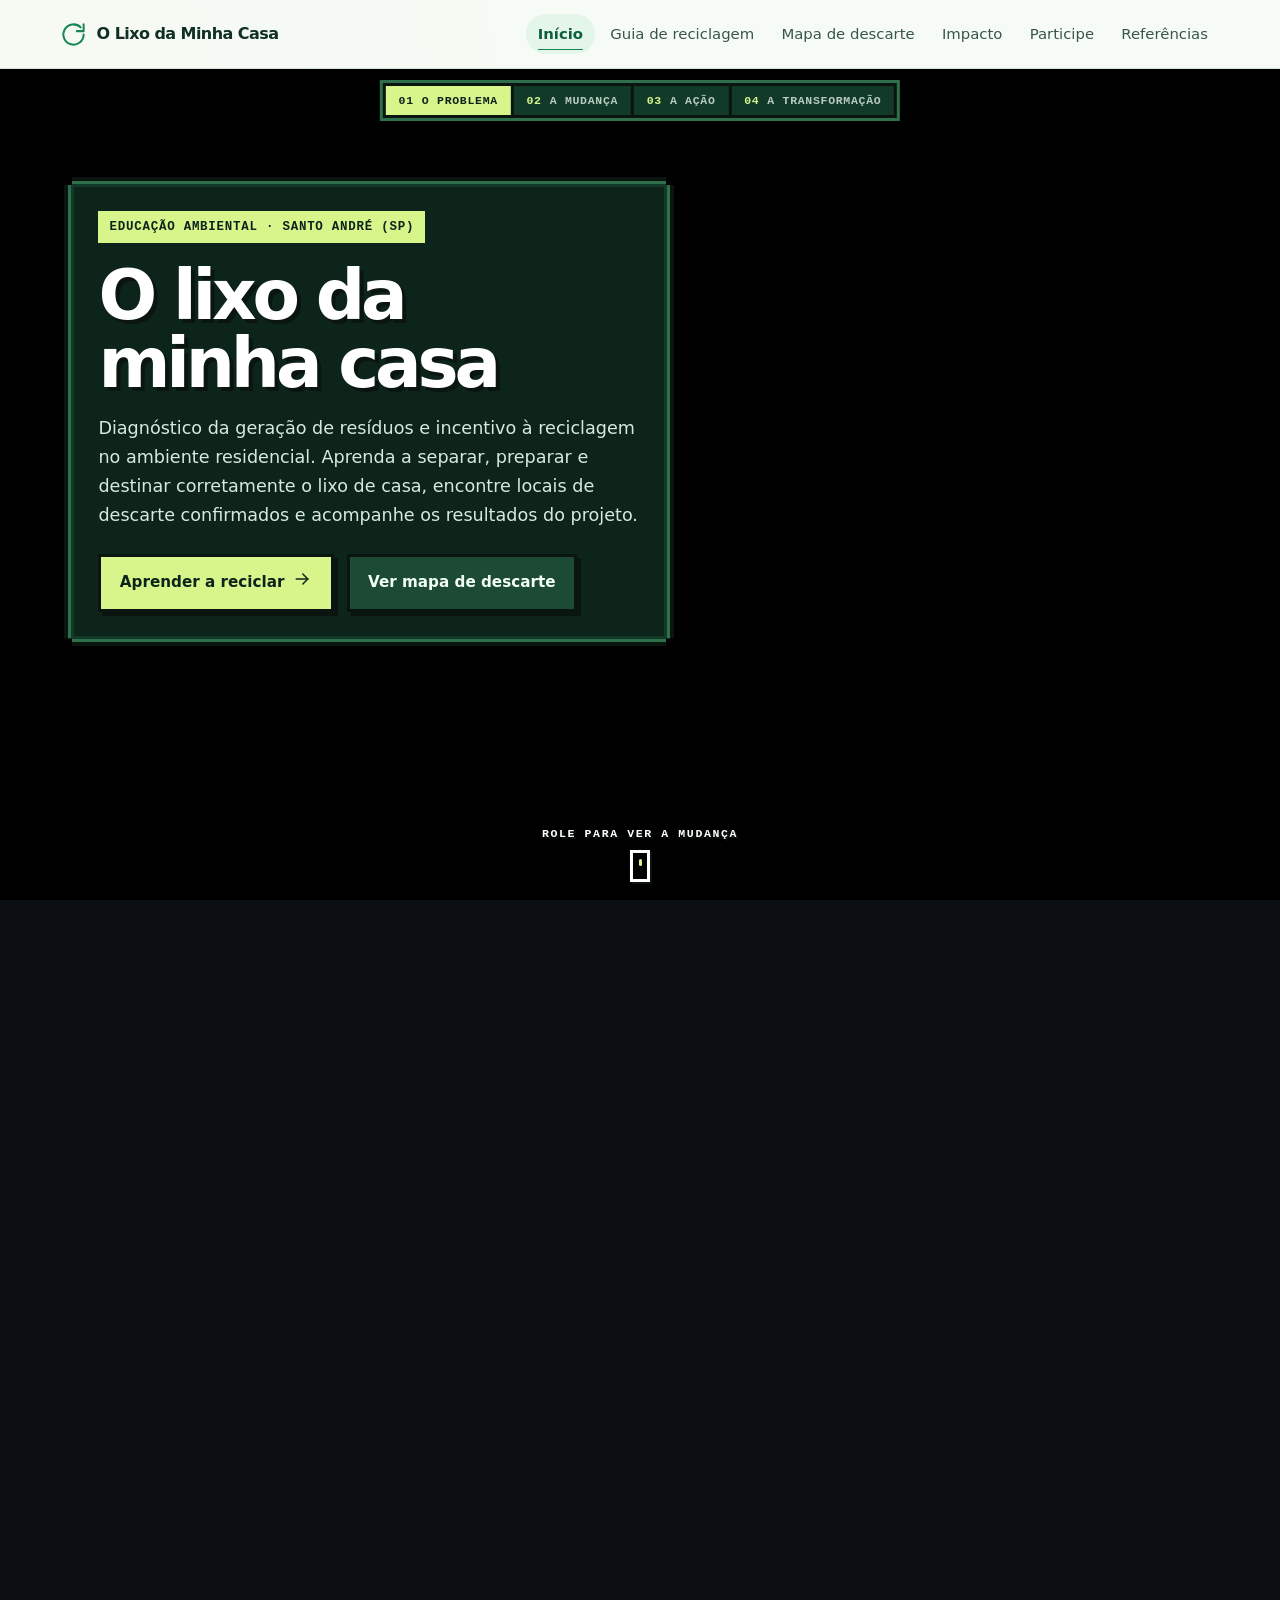
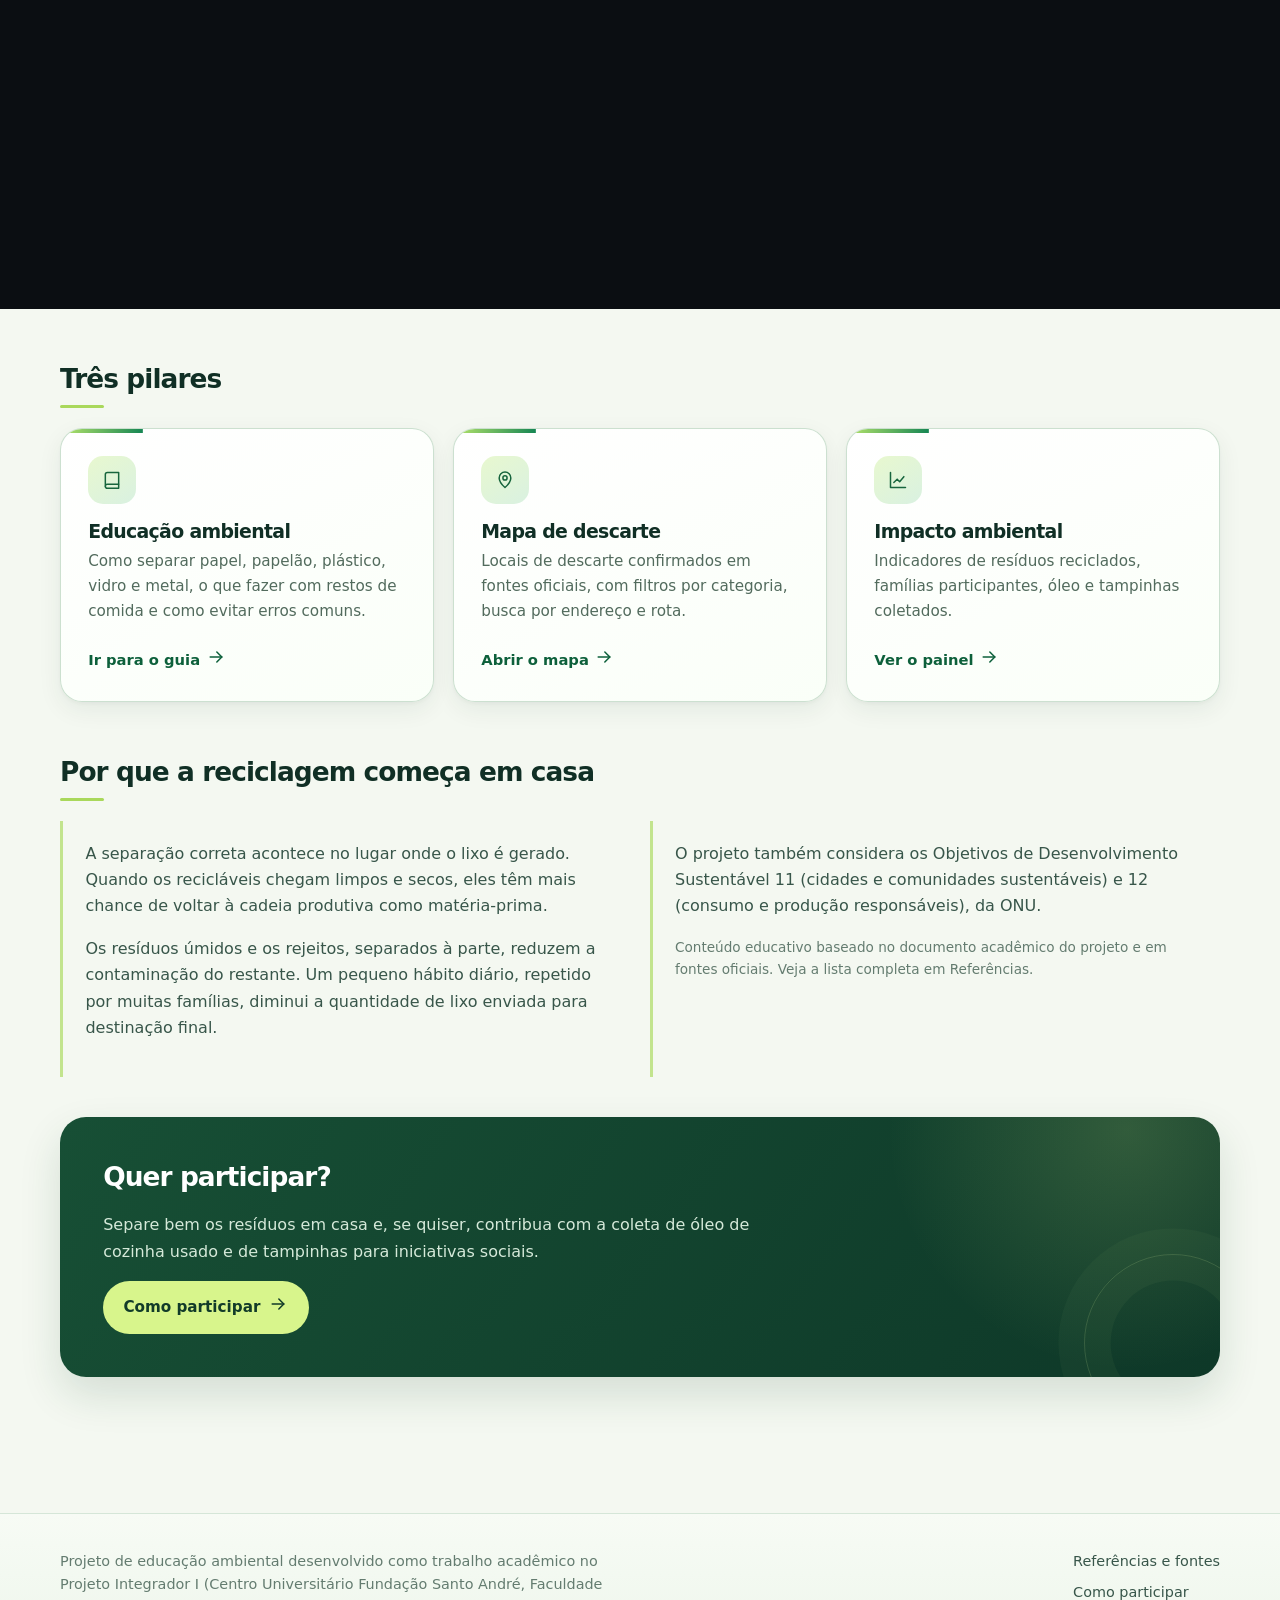
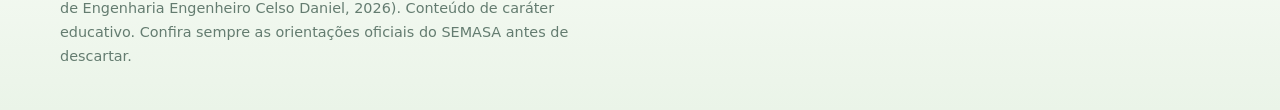
==== commit 30c4fdb4: "Versão animada em 2d 2d quadriculado" ====
--- a/index.html
+++ b/index.html
@@ -13,114 +13,11 @@
 
   <main id="conteudo">
     <section class="historia" data-historia aria-labelledby="titulo">
-      <p class="sr-only">Animação ilustrada em quatro etapas, controlada pela rolagem: uma grande montanha de lixo sob um céu escuro e poluído; o céu clareia e a mudança começa; famílias recolhem e separam resíduos recicláveis em lixeiras de coleta seletiva; por fim, a montanha diminui e surge um ambiente limpo, iluminado e com vegetação.</p>
-
-      <svg class="defs-cena" width="0" height="0" aria-hidden="true" focusable="false">
-        <defs>
-          <radialGradient id="gSolHalo">
-            <stop offset="0" stop-color="#fff6c8" stop-opacity=".95"/>
-            <stop offset=".35" stop-color="#ffe08a" stop-opacity=".42"/>
-            <stop offset="1" stop-color="#ffd27a" stop-opacity="0"/>
-          </radialGradient>
-          <radialGradient id="gSolNucleo">
-            <stop offset="0" stop-color="#fffbe6"/>
-            <stop offset="1" stop-color="#ffd86b"/>
-          </radialGradient>
-          <linearGradient id="gRaio" gradientUnits="userSpaceOnUse" x1="0" y1="0" x2="0" y2="-1100">
-            <stop offset="0" stop-color="#fff3c4" stop-opacity=".5"/>
-            <stop offset="1" stop-color="#fff3c4" stop-opacity="0"/>
-          </linearGradient>
-          <linearGradient id="gBruma" x1="0" y1="0" x2="0" y2="1">
-            <stop offset="0" stop-color="#f6d6a0" stop-opacity="0"/>
-            <stop offset="1" stop-color="#f6d6a0" stop-opacity=".55"/>
-          </linearGradient>
-          <path id="pilha-sil" d="M650 782 C660 742 690 732 710 702 C725 672 760 672 780 642 C800 612 830 602 850 572 C870 542 880 502 905 472 C925 442 940 422 962 397 C977 374 992 364 1007 382 C1022 402 1037 422 1052 452 C1072 482 1102 502 1122 542 C1142 577 1172 592 1197 627 C1217 657 1252 667 1272 702 C1287 732 1307 752 1317 782Z"/>
-        </defs>
-      </svg>
+      <p class="sr-only">Animação ilustrada em pixel art, em quatro etapas e controlada pela rolagem: uma grande montanha de lixo sob um céu escuro e poluído; o céu clareia e a mudança começa; famílias recolhem e separam resíduos recicláveis em lixeiras de coleta seletiva; por fim, a montanha diminui e surge um ambiente limpo, iluminado e com vegetação.</p>
 
       <div class="historia-palco">
         <div class="palco-cena" data-cena>
-          <div class="ceu-fundo" aria-hidden="true"></div>
-          <svg class="cena" viewBox="0 0 1600 900" preserveAspectRatio="xMidYMax slice" aria-hidden="true" focusable="false">
-            <!-- Céu: sol, raios e nuvens -->
-            <g class="sol" transform="translate(1000 330)">
-              <g class="sol-pos">
-                <circle class="sol-halo" r="300" fill="url(#gSolHalo)"/>
-                <g class="raios">
-                  <path d="M0 0L-70 -1100L70 -1100Z" fill="url(#gRaio)"/>
-                  <path d="M0 0L-70 -1100L70 -1100Z" fill="url(#gRaio)" transform="rotate(30)"/>
-                  <path d="M0 0L-70 -1100L70 -1100Z" fill="url(#gRaio)" transform="rotate(60)"/>
-                  <path d="M0 0L-70 -1100L70 -1100Z" fill="url(#gRaio)" transform="rotate(90)"/>
-                  <path d="M0 0L-70 -1100L70 -1100Z" fill="url(#gRaio)" transform="rotate(120)"/>
-                  <path d="M0 0L-70 -1100L70 -1100Z" fill="url(#gRaio)" transform="rotate(150)"/>
-                  <path d="M0 0L-70 -1100L70 -1100Z" fill="url(#gRaio)" transform="rotate(180)"/>
-                  <path d="M0 0L-70 -1100L70 -1100Z" fill="url(#gRaio)" transform="rotate(210)"/>
-                  <path d="M0 0L-70 -1100L70 -1100Z" fill="url(#gRaio)" transform="rotate(240)"/>
-                  <path d="M0 0L-70 -1100L70 -1100Z" fill="url(#gRaio)" transform="rotate(270)"/>
-                  <path d="M0 0L-70 -1100L70 -1100Z" fill="url(#gRaio)" transform="rotate(300)"/>
-                  <path d="M0 0L-70 -1100L70 -1100Z" fill="url(#gRaio)" transform="rotate(330)"/>
-                </g>
-                <circle class="sol-nucleo" r="66" fill="url(#gSolNucleo)"/>
-              </g>
-            </g>
-            <g class="camada" style="--k:-20"><g class="nuvens claras" data-g="nuvens-claras"></g></g>
-            <g class="camada" style="--k:-30"><g class="nuvens escuras" data-g="nuvens-escuras"></g></g>
-
-            <!-- Horizonte: cidade, chaminés e fumaça -->
-            <g class="camada" style="--k:-36">
-              <g class="predios" data-g="predios"></g>
-              <g class="fumaca-g" data-g="fumaca"></g>
-            </g>
-
-            <!-- Colinas, turbinas eólicas e vegetação ao fundo -->
-            <g class="camada" style="--k:-56">
-              <path class="colina c1" d="M-400 690 C-150 600 120 560 360 598 C560 630 700 600 920 604 C1180 610 1340 560 1600 586 C1760 602 1860 640 2000 650 L2000 900 L-400 900Z"/>
-              <g class="turbinas" data-g="turbinas"></g>
-            </g>
-            <g class="camada" style="--k:-84">
-              <path class="colina c2" d="M-400 770 C-120 704 200 690 470 722 C700 750 900 716 1180 726 C1420 735 1640 696 2000 740 L2000 900 L-400 900Z"/>
-              <g data-g="arvores-fundo"></g>
-              <g class="passeantes" data-g="passeantes"></g>
-            </g>
-            <rect class="bruma" x="-400" y="640" width="2400" height="150" fill="url(#gBruma)"/>
-
-            <!-- Chão -->
-            <g class="camada" style="--k:0">
-              <path class="solo" d="M-400 768 C100 758 600 772 1000 766 C1400 760 1800 770 2000 764 L2000 1100 L-400 1100Z"/>
-              <path class="grama-faixa" d="M-400 768 C100 758 600 772 1000 766 C1400 760 1800 770 2000 764 L2000 794 C1500 800 1000 790 600 797 C200 803 -100 794 -400 792Z"/>
-              <path class="trilha-chao" d="M-400 832 C200 820 700 842 1100 828 C1500 814 1800 832 2000 824 L2000 864 C1700 874 1300 852 900 868 C400 882 100 862 -400 870Z"/>
-              <ellipse class="sombra-pilha" cx="985" cy="786" rx="380" ry="16"/>
-            </g>
-
-            <!-- Vegetação lateral -->
-            <g data-g="arvores"></g>
-
-            <!-- Montanha de lixo -->
-            <g class="pilha">
-              <use href="#pilha-sil" class="pilha-corpo"/>
-              <g data-g="pilha-itens"></g>
-              <use href="#pilha-sil" class="pilha-veu"/>
-            </g>
-            <g class="solto" data-g="solto"></g>
-            <g class="voa-g" data-g="voa"></g>
-
-            <!-- Coleta seletiva e personagens -->
-            <g class="lixeiras" data-g="lixeiras"></g>
-            <g data-g="pessoas"></g>
-
-            <!-- Primeiro plano -->
-            <g class="camada" style="--k:130">
-              <g class="painel-solar" transform="translate(1470 826)">
-                <path class="ps-pe" d="M46 40 L46 70 M64 38 L64 70" />
-                <path class="ps-face" d="M0 0 L92 -10 L108 36 L10 46Z"/>
-                <path class="ps-grade" d="M30 -3 L40 42 M61 -7 L71 39 M0 17 L100 6 M5 31 L103 21"/>
-              </g>
-              <g class="grama-g" data-g="grama"></g>
-              <g class="flores-g" data-g="flores"></g>
-            </g>
-            <g class="aves" data-g="aves"></g>
-          </svg>
-          <div class="cena-vinheta" aria-hidden="true"></div>
+          <canvas class="cena-pixel" aria-hidden="true"></canvas>
         </div>
 
         <nav class="trilha" aria-label="Etapas da animação">
--- a/style.css
+++ b/style.css
@@ -833,7 +833,6 @@
   overflow: hidden; clip: rect(0 0 0 0); white-space: nowrap; border: 0;
 }
 body[data-page="inicio"] main { padding-top: 0; }
-.defs-cena { position: absolute; width: 0; height: 0; overflow: hidden; }
 
 .historia { position: relative; --cab: 69px; background: #0b0e12; margin-bottom: 1rem; }
 .historia.ativa { height: 560vh; }
@@ -843,78 +842,13 @@
   height: calc(100vh - var(--cab)); height: calc(100svh - var(--cab)); min-height: 0;
 }
 
-/* Cena */
-.palco-cena { position: absolute; inset: 0; overflow: hidden; }
-.ceu-fundo {
-  position: absolute; inset: 0;
-  background: linear-gradient(180deg, rgb(15,18,22) 0%, rgb(38,42,48) 46%, rgb(88,82,77) 76%);
-}
-.cena { position: absolute; inset: 0; width: 100%; height: 100%; display: block; max-width: none; }
-.cena-vinheta {
-  position: absolute; inset: 0; pointer-events: none;
-  background:
-    radial-gradient(120% 90% at 50% 45%, transparent 52%, rgba(3, 6, 8, .55) 100%),
-    linear-gradient(90deg, rgba(5, 10, 8, .55) 0%, rgba(5, 10, 8, 0) 46%);
-}
-
-/* Os valores que mudam com a rolagem são gravados pelo JavaScript direto nos elementos;
-   aqui ficam apenas os estados iniciais (cena do problema). */
-.sol { opacity: 0; }
-.sol-pos { transform: translateY(520px); }
-.raios { opacity: 0; }
-.sol-halo { opacity: .25; }
-.nuvens.claras { opacity: 0; }
-.predios { fill: #22262b; }
-.chamine { fill: #181b1f; }
-.chamine-faixa { fill: #8c3b2e; opacity: .8; }
-.fumaca-bola { fill: #3a3e44; opacity: .3; }
-.colina.c1 { fill: #2e3235; }
-.colina.c2 { fill: #282c2e; }
-.turbinas { opacity: 0; }
-.turbinas .torre, .turbinas .helice path, .turbinas .helice circle { fill: #f4f8f5; }
-.turbinas .helice { transform-origin: 0 0; }
-.bruma { opacity: 0; }
-.passeantes { opacity: 0; }
-.solo { fill: #201f1d; }
-.grama-faixa { fill: #2d2f2a; }
-.trilha-chao { fill: #3a3836; opacity: .8; }
-.sombra-pilha { fill: #000; opacity: .28; transform-box: fill-box; transform-origin: center; }
-.arvore { transform: scale(0); }
-.pilha { transform-origin: 985px 782px; }
-.pilha-corpo { fill: #2a2c2f; }
-.pilha-veu { fill: #05070a; opacity: .34; pointer-events: none; }
-.tremula { transform-origin: 0 0; }
-.voa-g { opacity: .9; }
-.lixeiras { opacity: 0; transform: translateY(46px); }
-.painel-solar { opacity: 0; }
-.ps-face { fill: #1e4a7a; stroke: #bcd6ee; stroke-width: 2; }
-.ps-grade, .ps-pe { fill: none; stroke: #bcd6ee; stroke-width: 1.4; opacity: .8; }
-.ps-pe { stroke: #5c6770; stroke-width: 3; opacity: 1; }
-.grama-g { opacity: 0; transform: translateY(34px); stroke: #2d2f2a; }
-.lamina path { fill: none; stroke: inherit; stroke-width: 4; stroke-linecap: round; }
-.flores-g { opacity: 0; }
-.aves { opacity: 0; }
-.ave path { fill: none; stroke: #17352c; stroke-width: 2.6; stroke-linecap: round; transform-box: fill-box; transform-origin: center top; }
-.ave { transform: translate(-260px, 0); }
-
-@keyframes deriva { from { transform: translateX(-70px); } to { transform: translateX(70px); } }
-@keyframes fumaca-sobe {
-  0% { transform: translateY(0) scale(.5); opacity: 0; }
-  15% { opacity: .55; }
-  100% { transform: translateY(-230px) scale(2.3); opacity: 0; }
-}
-@keyframes tremula { from { transform: rotate(-4deg); } to { transform: rotate(4deg); } }
-@keyframes voa {
-  0% { transform: translate(-260px, var(--y)) rotate(0deg); }
-  25% { transform: translate(380px, calc(var(--y) - 70px)) rotate(150deg); }
-  50% { transform: translate(940px, calc(var(--y) + 40px)) rotate(300deg); }
-  75% { transform: translate(1480px, calc(var(--y) - 60px)) rotate(450deg); }
-  100% { transform: translate(2000px, calc(var(--y) + 10px)) rotate(600deg); }
-}
-@keyframes balanca { from { transform: rotate(-5deg); } to { transform: rotate(5deg); } }
-@keyframes bater { from { transform: scaleY(1); } to { transform: scaleY(.35); } }
-
-.historia-palco.pausado *, .historia-palco.pausado *::before { animation-play-state: paused !important; }
+/* Cena em pixel art: o canvas tem baixa resolução e é ampliado sem suavização */
+.palco-cena { position: absolute; inset: 0; overflow: hidden; background: #0f1216; }
+.cena-pixel {
+  position: absolute; left: 50%; bottom: 0; display: block; max-width: none;
+  image-rendering: pixelated; image-rendering: crisp-edges; image-rendering: -moz-crisp-edges;
+}
+.cena-pixel { image-rendering: pixelated; }
 
 /* Painéis de texto */
 .passos { position: absolute; inset: 0; pointer-events: none; }
@@ -924,10 +858,11 @@
   top: clamp(4.4rem, 12vh, 7.2rem);
   width: min(610px, calc(100% - 2rem));
   padding: clamp(1.2rem, 2.4vw, 1.9rem);
-  border-radius: 26px;
-  background: linear-gradient(150deg, rgba(8, 28, 21, .8), rgba(8, 22, 17, .7));
-  border: 1px solid rgba(220, 255, 205, .16);
-  box-shadow: 0 24px 60px rgba(0, 0, 0, .3), inset 0 1px 0 rgba(255, 255, 255, .08);
+  border-radius: 0;
+  background: #0d241b;
+  border: 4px solid #0a1510;
+  box-shadow: inset 0 0 0 3px #2f6f4c, inset 0 0 0 6px #123a29;
+  clip-path: polygon(0 8px, 8px 8px, 8px 0, calc(100% - 8px) 0, calc(100% - 8px) 8px, 100% 8px, 100% calc(100% - 8px), calc(100% - 8px) calc(100% - 8px), calc(100% - 8px) 100%, 8px 100%, 8px calc(100% - 8px), 0 calc(100% - 8px));
   opacity: 0; transform: translateY(18px) scale(.985);
   transition: opacity .6s var(--ease), transform .6s var(--ease);
   pointer-events: none;
@@ -935,51 +870,59 @@
 .passo.ativo { opacity: 1; transform: none; pointer-events: auto; }
 .passo > * { margin-top: 0; }
 .passo .kicker {
-  color: #d8f58c; background: rgba(216, 245, 140, .1); border: 1px solid rgba(216, 245, 140, .26);
-  padding: .4rem .8rem; border-radius: 999px; letter-spacing: .08em; margin-bottom: .9rem;
-}
-.passo h1 { color: #fff; font-size: clamp(2.5rem, 5.4vw, 4.4rem); line-height: .99; letter-spacing: -.06em; margin: .2rem 0 1rem; max-width: 12ch; }
-.passo h2 { color: #fff; font-size: clamp(1.7rem, 3.4vw, 2.5rem); line-height: 1.06; letter-spacing: -.045em; margin: .2rem 0 .8rem; }
+  color: #0d241b; background: #d8f58c; border: 0; border-radius: 0;
+  font-family: ui-monospace, "SFMono-Regular", Menlo, Consolas, "Courier New", monospace; font-weight: 800;
+  padding: .35rem .7rem; letter-spacing: .06em; margin-bottom: .9rem;
+}
+.passo h1 { color: #fff; font-size: clamp(2.5rem, 5.4vw, 4.4rem); line-height: .99; letter-spacing: -.06em; margin: .2rem 0 1rem; max-width: 12ch; text-shadow: 4px 4px 0 #0a1510; }
+.passo h2 { color: #fff; font-size: clamp(1.7rem, 3.4vw, 2.5rem); line-height: 1.06; letter-spacing: -.045em; margin: .2rem 0 .8rem; text-shadow: 3px 3px 0 #0a1510; }
 .passo h2::after { display: none !important; }
 .passo p { color: #d8e9dc; font-size: clamp(.98rem, 1.4vw, 1.1rem); margin-bottom: 0; }
 .passo .acoes { display: flex; flex-wrap: wrap; gap: .8rem; margin-top: 1.5rem; }
-.passo .botao { color: #123b29; background: #d8f58c; box-shadow: 0 8px 22px rgba(0, 0, 0, .18); padding: .85rem 1.3rem; }
-.passo .botao:hover { background: #e8ffb0; color: #0d2c1e; }
-.passo .botao.secundario { color: #f2fff2; background: rgba(255, 255, 255, .07); border-color: rgba(231, 255, 230, .35); box-shadow: none; }
-.passo .botao.secundario:hover { background: rgba(255, 255, 255, .16); color: #fff; }
+.passo .botao {
+  color: #0d241b; background: #d8f58c; border: 3px solid #0a1510; border-radius: 0;
+  box-shadow: 4px 4px 0 #0a1510; padding: .75rem 1.15rem; font-weight: 800; transition: background .15s;
+}
+.passo .botao:hover { background: #ecffb8; color: #0d241b; transform: translate(-1px, -1px); box-shadow: 5px 5px 0 #0a1510; }
+.passo .botao:active { transform: translate(3px, 3px); box-shadow: 1px 1px 0 #0a1510; }
+.passo .botao.secundario { color: #f2fff2; background: #1c4a34; border-color: #0a1510; }
+.passo .botao.secundario:hover { background: #26603f; color: #fff; }
 
 /* Trilha de etapas */
 .trilha {
   position: absolute; top: .9rem; left: 50%; transform: translateX(-50%);
-  display: flex; gap: .2rem; padding: .3rem;
-  border-radius: 999px;
-  background: rgba(8, 22, 17, .72); border: 1px solid rgba(220, 255, 205, .16);
+  display: flex; gap: 3px; padding: 3px;
+  background: #0a1510; border: 0;
+  box-shadow: 0 0 0 3px #2f6f4c;
   z-index: 3; max-width: calc(100% - 1.4rem);
 }
 .trilha button {
   --f: 0;
   position: relative; display: inline-flex; align-items: center; gap: .5rem;
-  border: 0; background: transparent; color: rgba(232, 245, 235, .66);
-  font: inherit; font-size: .74rem; font-weight: 600; letter-spacing: .08em; text-transform: uppercase;
-  padding: .5rem .85rem; border-radius: 999px; cursor: pointer; overflow: hidden;
-  transition: color .3s var(--ease), background .3s var(--ease);
-}
-.trilha button b { font-variant-numeric: tabular-nums; color: #d8f58c; font-weight: 700; }
+  border: 0; background: #123a29; color: rgba(232, 245, 235, .78); border-radius: 0;
+  font-family: ui-monospace, "SFMono-Regular", Menlo, Consolas, "Courier New", monospace;
+  font-size: .72rem; font-weight: 800; letter-spacing: .06em; text-transform: uppercase;
+  padding: .5rem .8rem; cursor: pointer; overflow: hidden;
+}
+.trilha button b { font-variant-numeric: tabular-nums; color: #d8f58c; font-weight: 800; }
 .trilha button::after {
-  content: ""; position: absolute; left: .85rem; right: .85rem; bottom: .22rem; height: 2px; border-radius: 2px;
-  background: linear-gradient(90deg, #a9dc54, #5fd08a); transform: scaleX(var(--f)); transform-origin: left;
-}
-.trilha button:hover { color: #fff; background: rgba(255, 255, 255, .08); }
-.trilha button.atual { color: #fff; background: rgba(216, 245, 140, .12); }
-.trilha button:focus-visible { outline-color: #d8f58c; }
+  content: ""; position: absolute; left: 0; right: 0; bottom: 0; height: 3px;
+  background: #d8f58c; transform: scaleX(var(--f)); transform-origin: left;
+}
+.trilha button:hover { color: #fff; background: #1c4a34; }
+.trilha button.atual { color: #0d241b; background: #d8f58c; }
+.trilha button.atual b { color: #0d241b; }
+.trilha button.atual::after { background: #0d241b; }
+.trilha button:focus-visible { outline: 3px solid #fff; outline-offset: 1px; }
 
 .dica-rolar {
   position: absolute; left: 50%; bottom: 1.1rem; transform: translateX(-50%);
   display: flex; flex-direction: column; align-items: center; gap: .45rem;
-  font-size: .72rem; letter-spacing: .14em; text-transform: uppercase; color: rgba(240, 250, 242, .85);
-  text-shadow: 0 1px 8px rgba(0, 0, 0, .6); transition: opacity .5s var(--ease); z-index: 3;
-}
-.dica-rolar i { width: 20px; height: 32px; border: 1.6px solid rgba(240, 250, 242, .8); border-radius: 12px; position: relative; }
+  font-family: ui-monospace, "SFMono-Regular", Menlo, Consolas, "Courier New", monospace; font-weight: 800;
+  font-size: .72rem; letter-spacing: .14em; text-transform: uppercase; color: #fff;
+  text-shadow: 2px 2px 0 #0a1510; transition: opacity .5s var(--ease); z-index: 3;
+}
+.dica-rolar i { width: 20px; height: 32px; border: 3px solid #fff; border-radius: 0; box-shadow: 2px 2px 0 #0a1510; position: relative; }
 .dica-rolar i::after { content: ""; position: absolute; left: 50%; top: 6px; width: 3px; height: 7px; margin-left: -1.5px; border-radius: 2px; background: #d8f58c; }
 .dica-rolar:not(.some) i::after { animation: rola 1.8s ease-in-out infinite; }
 .dica-rolar.some { opacity: 0; pointer-events: none; }
@@ -987,13 +930,13 @@
 
 .historia-pular {
   position: absolute; right: 1rem; bottom: 1rem; z-index: 3;
-  font-size: .8rem; font-weight: 600; color: #eaf7ec; text-decoration: none;
-  padding: .5rem .9rem; border-radius: 999px;
-  background: rgba(8, 22, 17, .72); border: 1px solid rgba(220, 255, 205, .2);
+  font-family: ui-monospace, "SFMono-Regular", Menlo, Consolas, "Courier New", monospace; font-size: .76rem; font-weight: 800; color: #eaf7ec; text-decoration: none;
+  padding: .5rem .9rem; border-radius: 0;
+  background: #0a1510; border: 0; box-shadow: 0 0 0 3px #2f6f4c;
   opacity: .0; transform: translateY(6px); transition: opacity .3s var(--ease), transform .3s var(--ease), background .3s var(--ease);
 }
 .historia-palco:hover .historia-pular, .historia-pular:focus-visible { opacity: 1; transform: none; }
-.historia-pular:hover { background: rgba(255, 255, 255, .16); color: #fff; }
+.historia-pular:hover { background: #1c4a34; color: #fff; }
 
 @media (hover: none) { .historia-pular { opacity: .85; transform: none; } }
 
@@ -1017,8 +960,8 @@
 .quadro { display: grid; grid-template-columns: 1.15fr .85fr; gap: 2rem; align-items: center; }
 .quadro:nth-child(even) .quadro-cena { order: 2; }
 .quadro-cena {
-  position: relative; aspect-ratio: 16 / 10; border-radius: 28px; overflow: hidden;
-  box-shadow: 0 22px 54px rgba(12, 61, 37, .18); border: 1px solid rgba(255, 255, 255, .2);
+  position: relative; aspect-ratio: 16 / 10; border-radius: 0; overflow: hidden;
+  box-shadow: 0 0 0 4px #0a1510, 8px 8px 0 4px rgba(10, 21, 16, .3);
 }
 .quadro-texto h1 { max-width: 14ch; font-size: clamp(2.4rem, 5vw, 3.8rem); line-height: 1; letter-spacing: -.05em; }
 .quadro-texto h2 { margin-top: .2rem; }
@@ -1030,3 +973,6 @@
   .passo { transition: none; }
   .historia-pular { opacity: 1; transform: none; }
 }
+
+/* Links e textos longos (URLs) quebram de linha em vez de estourar a tela */
+main a, main p, main li, main dd, main td { overflow-wrap: anywhere; }
